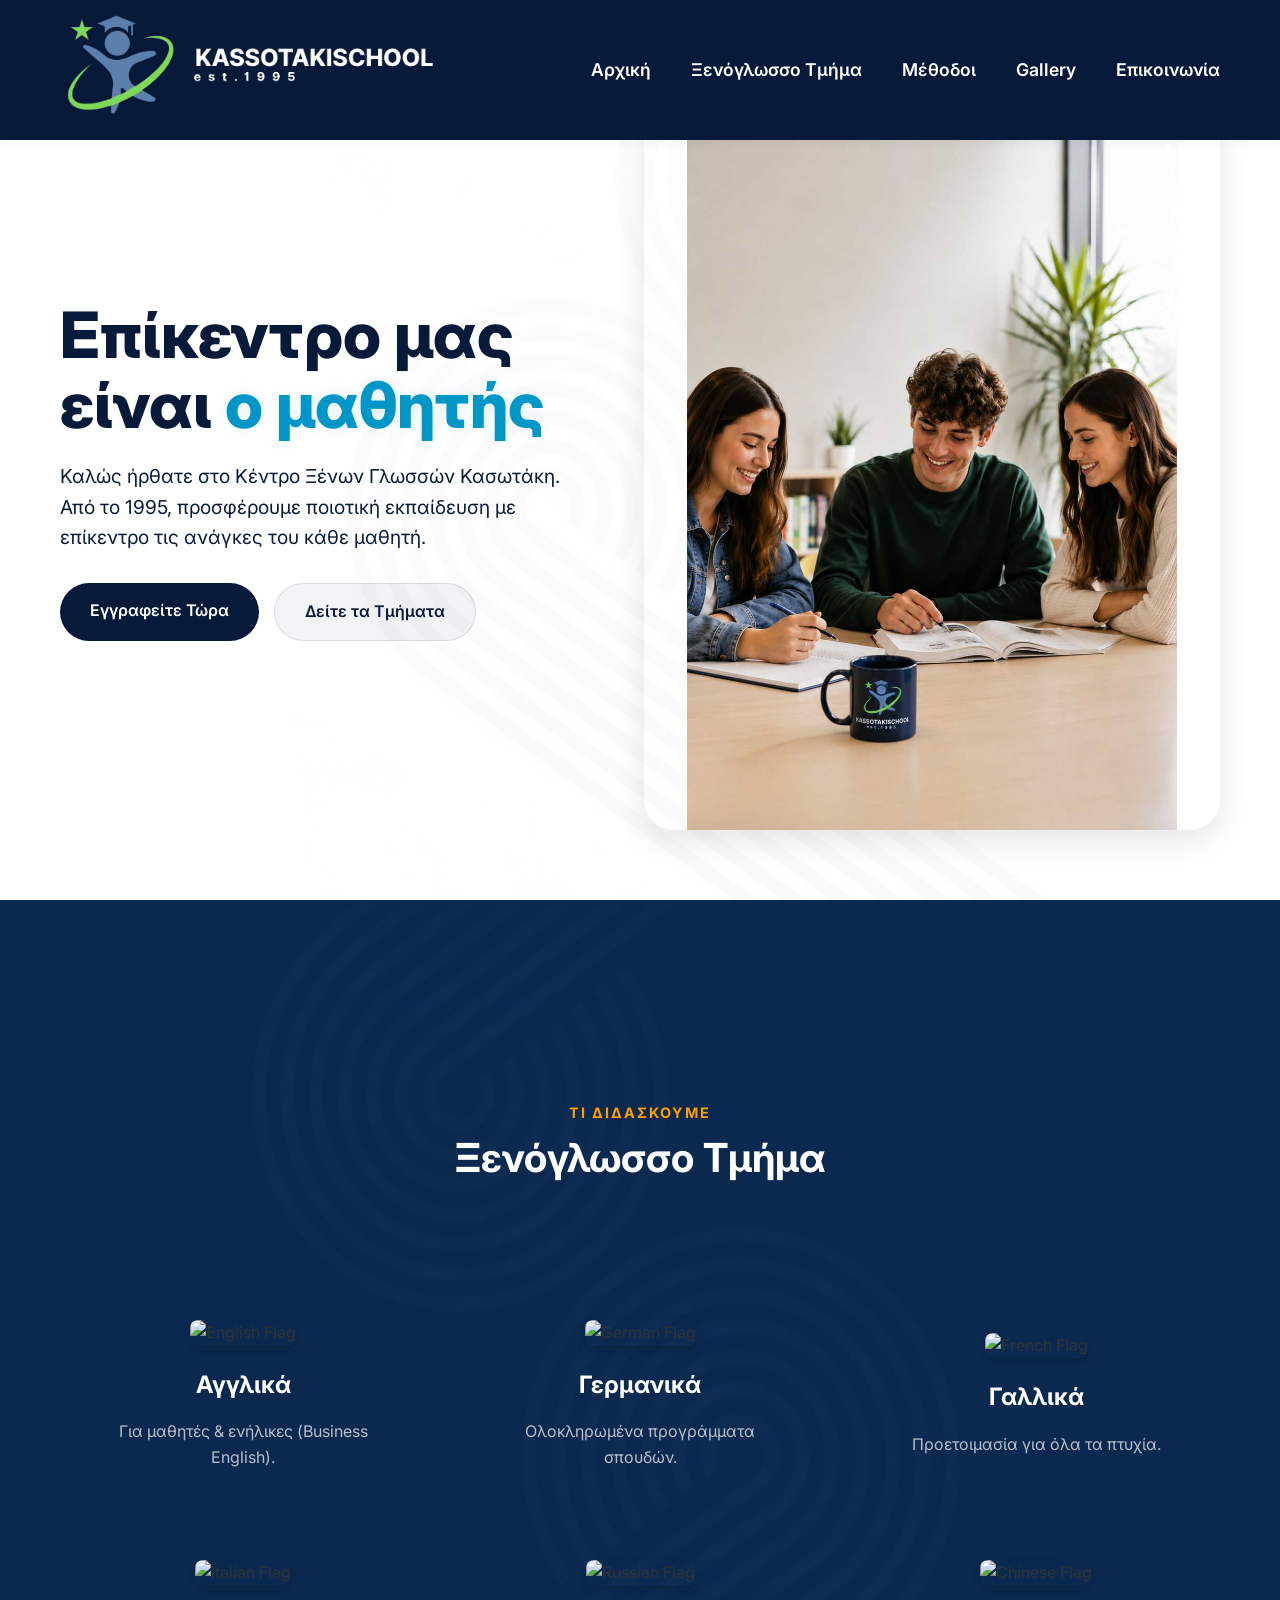
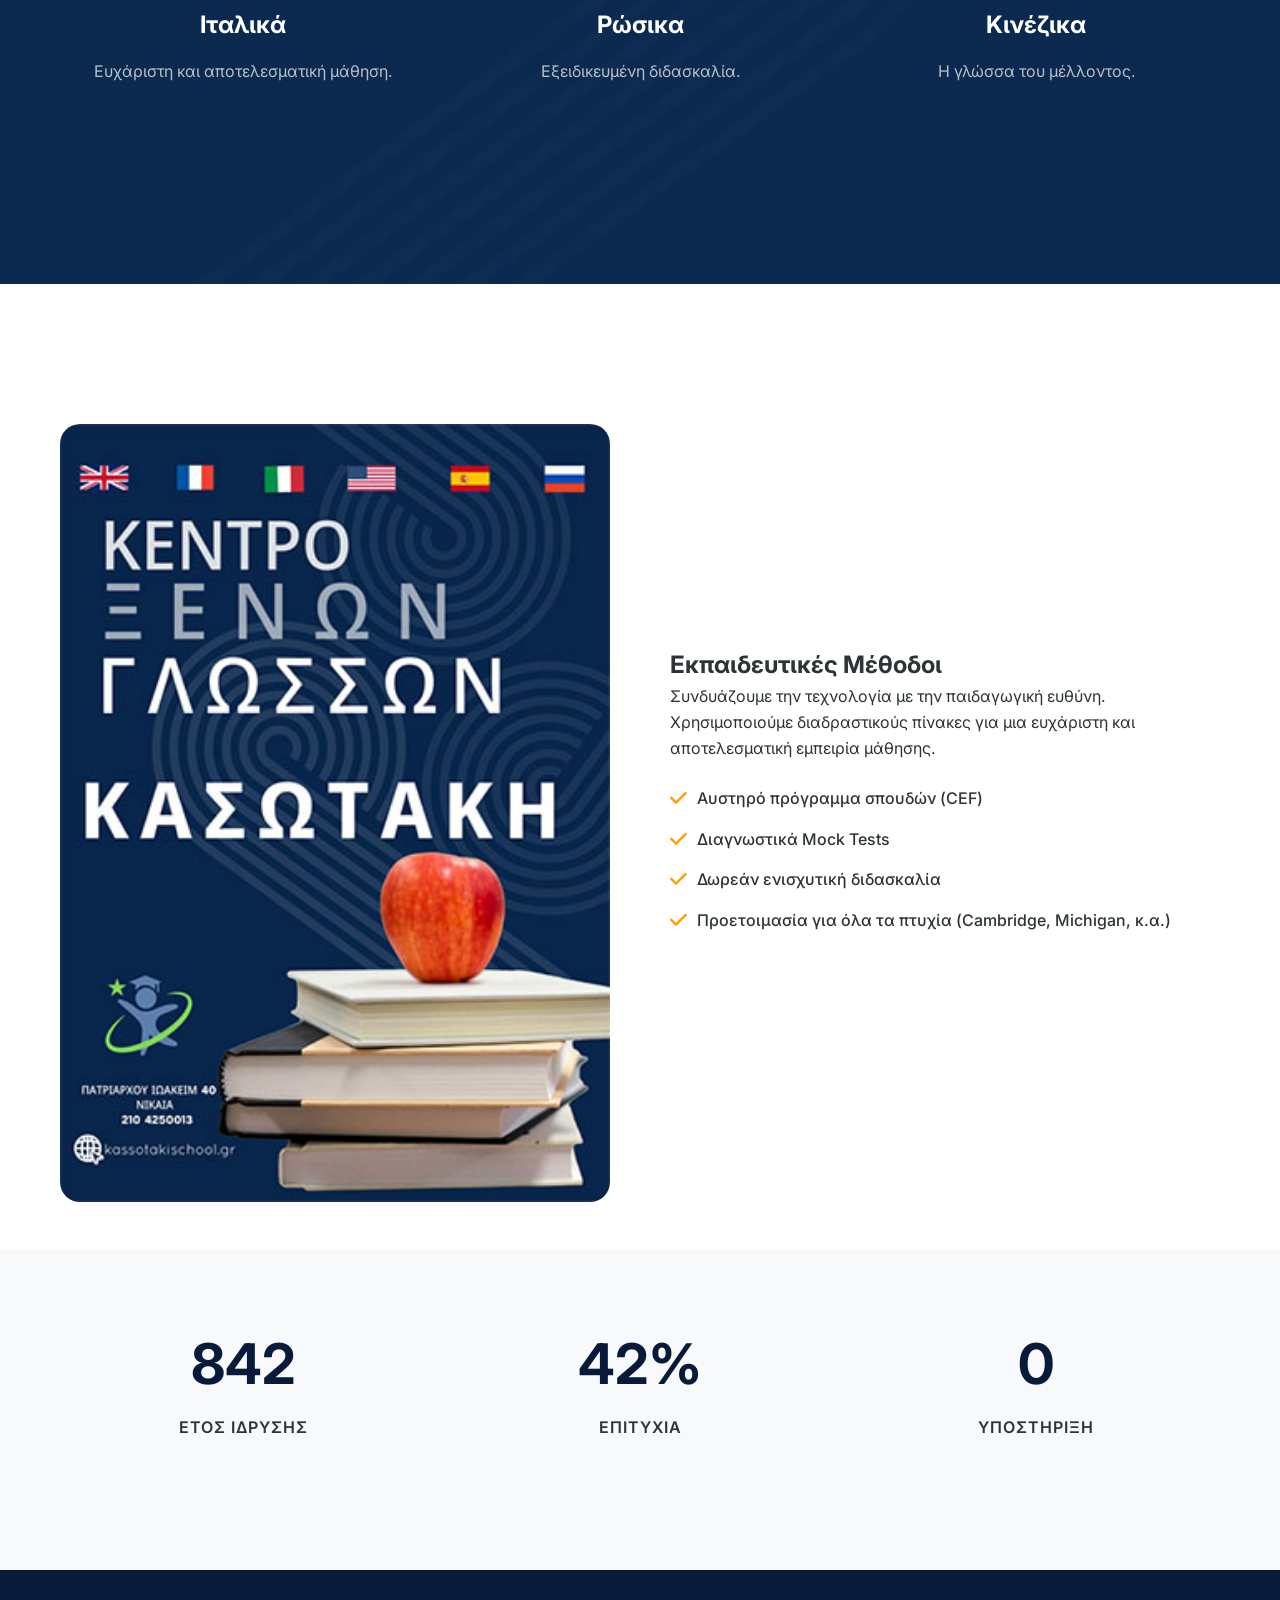
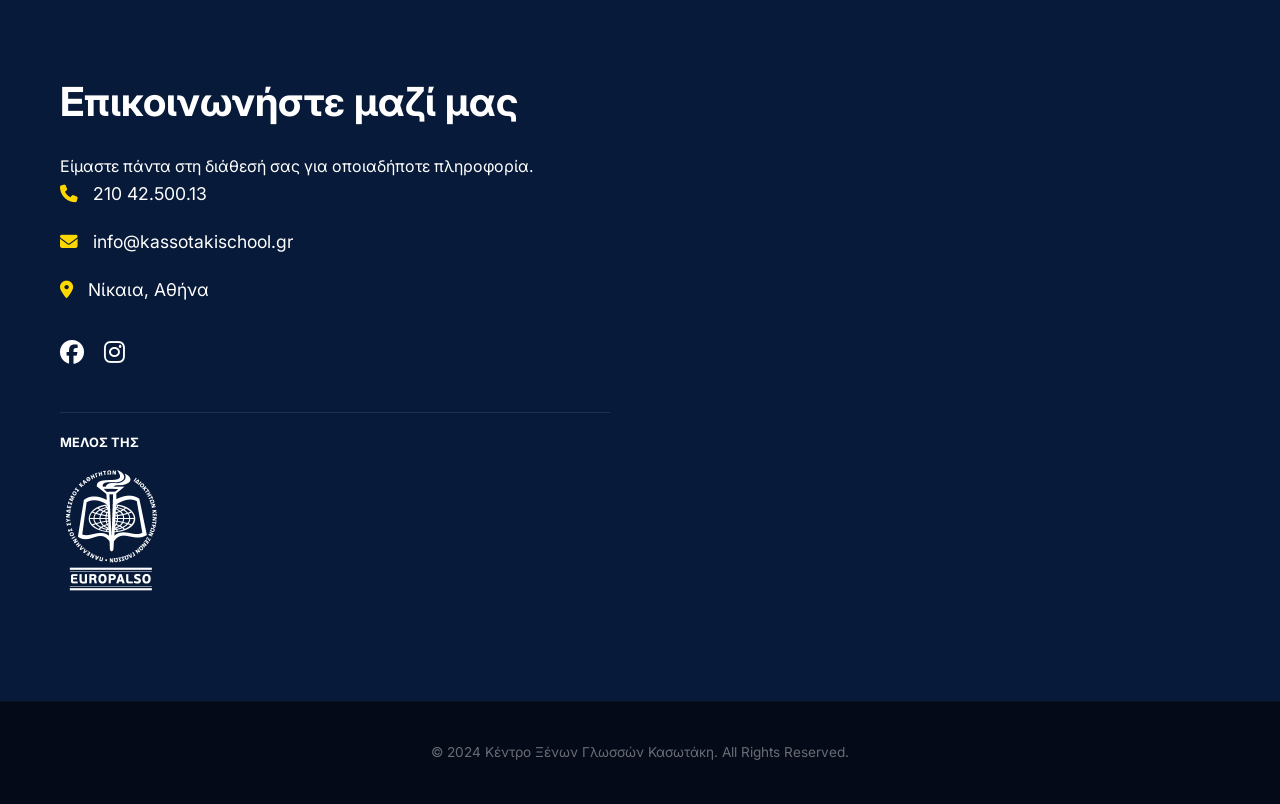
==== index.html @ 0fae73e8 "Add files via upload" ====
<!DOCTYPE html>
<html lang="el">
<head>
    <meta charset="UTF-8">
    <meta name="viewport" content="width=device-width, initial-scale=1.0">
    <meta name="description" content="Κέντρο Ξένων Γλωσσών Κασωτάκη στη Νίκαια. Ποιοτική εκπαίδευση σε Αγγλικά, Γερμανικά, Γαλλικά και άλλες γλώσσες από το 1995.">
    <meta name="keywords" content="Κασωτάκη, ξένες γλώσσες, Νίκαια, Αγγλικά, Γερμανικά, Γαλλικά, φροντιστήριο">
    <title>Κέντρο Ξένων Γλωσσών Κασωτάκη | Modern Excellence</title>
    <link rel="stylesheet" href="style.css">
    <!-- Google Fonts -->
    <link rel="preconnect" href="https://fonts.googleapis.com">
    <link rel="preconnect" href="https://fonts.gstatic.com" crossorigin>
    <link href="https://fonts.googleapis.com/css2?family=Inter:wght@300;400;500;600;700;800;900&display=swap" rel="stylesheet">
    <!-- Font Awesome for icons -->
    <link rel="stylesheet" href="https://cdnjs.cloudflare.com/ajax/libs/font-awesome/6.4.0/css/all.min.css">
</head>
<body>

    <!-- Sticky Header -->
    <header id="main-header">
        <div class="container header-container">
            <div class="logo">
                <img src="images/logo.png" alt="Kassotaki School Logo" decoding="async">
            </div>
            <nav class="desktop-nav">
                <ul>
                    <li><a href="#hero">Αρχική</a></li>
                    <li><a href="#languages">Ξενόγλωσσο Τμήμα</a></li>
                    <li><a href="#methodology">Μέθοδοι</a></li>
                    <li><a href="gallery.html">Gallery</a></li>
                    <li><a href="#contact">Επικοινωνία</a></li>
                </ul>
            </nav>
            <div class="mobile-menu-btn">
                <i class="fa-solid fa-bars"></i>
            </div>
        </div>
    </header>
    
    <!-- Mobile Menu Overlay -->
    <div class="mobile-menu-overlay">
        <div class="mobile-menu-content">
            <div class="close-menu"><i class="fa-solid fa-xmark"></i></div>
            <nav class="mobile-nav">
                <ul>
                    <li><a href="index.html#hero">Αρχική</a></li>
                    <li><a href="index.html#languages">Ξενόγλωσσο Τμήμα</a></li>
                    <li><a href="index.html#methodology">Μέθοδοι</a></li>
                    <li><a href="gallery.html">Gallery</a></li>
                    <li><a href="index.html#contact">Επικοινωνία</a></li>
                </ul>
            </nav>
        </div>
    </div>


    <!-- Hero Section -->
    <section id="hero">
        <div class="hero-overlay"></div>
        <div class="container hero-content">
            <div class="hero-text" data-reveal="left">
                <h1>Επίκεντρο μας είναι <span class="highlight" data-text="ο μαθητής">ο μαθητής</span></h1>
                <p>Καλώς ήρθατε στο Κέντρο Ξένων Γλωσσών Κασωτάκη. Από το 1995, προσφέρουμε ποιοτική εκπαίδευση με επίκεντρο τις ανάγκες του κάθε μαθητή.</p>
                <div class="hero-btns">
                    <a href="#contact" class="btn btn-primary">Εγγραφείτε Τώρα</a>
                    <a href="#languages" class="btn btn-secondary">Δείτε τα Τμήματα</a>
                </div>
            </div>
            <div class="hero-image" data-reveal="right">
                <img src="images/base2.jpg" alt="Kassotaki School Education" decoding="async">
            </div>
        </div>
    </section>

    <!-- Language Sections -->
    <section id="languages">
        <div class="container">
            <div class="section-title" data-reveal="up">
                <span>Τι διδάσκουμε</span>
                <h2>Ξενόγλωσσο Τμήμα</h2>
            </div>
            <div class="language-grid">
                <div class="lang-card" data-reveal="up">
                    <div class="lang-flag"><img src="https://flagcdn.com/w160/gb.png" alt="English Flag" loading="lazy" decoding="async"></div>
                    <h3>Αγγλικά</h3>
                    <p>Για μαθητές & ενήλικες (Business English).</p>
                </div>
                <div class="lang-card" data-reveal="up" data-delay="0.1s">
                    <div class="lang-flag"><img src="https://flagcdn.com/w160/de.png" alt="German Flag" loading="lazy" decoding="async"></div>
                    <h3>Γερμανικά</h3>
                    <p>Ολοκληρωμένα προγράμματα σπουδών.</p>
                </div>
                <div class="lang-card" data-reveal="up" data-delay="0.2s">
                    <div class="lang-flag"><img src="https://flagcdn.com/w160/fr.png" alt="French Flag" loading="lazy" decoding="async"></div>
                    <h3>Γαλλικά</h3>
                    <p>Προετοιμασία για όλα τα πτυχία.</p>
                </div>
                <div class="lang-card" data-reveal="up" data-delay="0.3s">
                    <div class="lang-flag"><img src="https://flagcdn.com/w160/it.png" alt="Italian Flag" loading="lazy" decoding="async"></div>
                    <h3>Ιταλικά</h3>
                    <p>Ευχάριστη και αποτελεσματική μάθηση.</p>
                </div>
                <div class="lang-card" data-reveal="up" data-delay="0.4s">
                    <div class="lang-flag"><img src="https://flagcdn.com/w160/ru.png" alt="Russian Flag" loading="lazy" decoding="async"></div>
                    <h3>Ρώσικα</h3>
                    <p>Εξειδικευμένη διδασκαλία.</p>
                </div>
                <div class="lang-card" data-reveal="up" data-delay="0.5s">
                    <div class="lang-flag"><img src="https://flagcdn.com/w160/cn.png" alt="Chinese Flag" loading="lazy" decoding="async"></div>
                    <h3>Κινέζικα</h3>
                    <p>Η γλώσσα του μέλλοντος.</p>
                </div>
            </div>
        </div>
    </section>

    <!-- Methodology Section -->
    <section id="methodology">
        <div class="container method-container">
            <div class="method-image" data-reveal="left">
                <img src="images/design45.jpg" alt="Educational Methods" loading="lazy">
            </div>
            <div class="method-text" data-reveal="right">
                <h2>Εκπαιδευτικές Μέθοδοι</h2>
                <p>Συνδυάζουμε την τεχνολογία με την παιδαγωγική ευθύνη. Χρησιμοποιούμε διαδραστικούς πίνακες για μια ευχάριστη και αποτελεσματική εμπειρία μάθησης.</p>
                <ul class="check-list">
                    <li data-reveal="up" data-delay="0.1s"><i class="fa-solid fa-check"></i> Αυστηρό πρόγραμμα σπουδών (CEF)</li>
                    <li data-reveal="up" data-delay="0.2s"><i class="fa-solid fa-check"></i> Διαγνωστικά Mock Tests</li>
                    <li data-reveal="up" data-delay="0.3s"><i class="fa-solid fa-check"></i> Δωρεάν ενισχυτική διδασκαλία</li>
                    <li data-reveal="up" data-delay="0.4s"><i class="fa-solid fa-check"></i> Προετοιμασία για όλα τα πτυχία (Cambridge, Michigan, κ.α.)</li>
                </ul>
            </div>
        </div>
    </section>

    <!-- Excellence Section -->
    <section id="excellence">
        <div class="container">
            <div class="stats-grid">
                <div class="stat-item" data-reveal="up">
                    <span class="stat-number" data-target="1995">1995</span>
                    <span class="stat-label">Έτος Ίδρυσης</span>
                </div>
                <div class="stat-item" data-reveal="up" data-delay="0.1s">
                    <span class="stat-number" data-target="100">100%</span>
                    <span class="stat-label">Επιτυχία</span>
                </div>
                <div class="stat-item" data-reveal="up" data-delay="0.2s">
                    <span class="stat-number" data-target="24">24</span>
                    <span class="stat-label">Υποστήριξη</span>
                </div>
            </div>
        </div>
    </section>


    <!-- Contact Section -->
    <section id="contact">
        <div class="container contact-container">
            <div class="contact-info" data-reveal="left">
                <h2>Επικοινωνήστε μαζί μας</h2>
                <p>Είμαστε πάντα στη διάθεσή σας για οποιαδήποτε πληροφορία.</p>
                <div class="info-item">
                    <i class="fa-solid fa-phone"></i>
                    <span>210 42.500.13</span>
                </div>
                <div class="info-item">
                    <i class="fa-solid fa-envelope"></i>
                    <span>info@kassotakischool.gr</span>
                </div>
                <div class="info-item">
                    <i class="fa-solid fa-location-dot"></i>
                    <span>Νίκαια, Αθήνα</span>
                </div>
                <div class="social-links">
                    <a href="http://WWW.FACEBOOK.COM/KASSOTAKISCHOOL.GR" target="_blank"><i class="fa-brands fa-facebook"></i></a>
                    <a href="https://www.instagram.com/kassotakischool" target="_blank"><i class="fa-brands fa-instagram"></i></a>
                </div>
                <div class="member-logo">
                    <p>ΜΕΛΟΣ ΤΗΣ</p>
                    <img src="images/europalso.webp" alt="Europalso Logo" loading="lazy" decoding="async">
                </div>
            </div>
            <div class="contact-map" data-reveal="right">
                <iframe src="https://www.google.com/maps/embed?pb=!1m18!1m12!1m3!1d1870.2786096686955!2d23.658889603276762!3d37.96729959695428!2m3!1f0!2f0!3f0!3m2!1i1024!2i768!4f13.1!3m3!1m2!1s0x14a1bb82720e9177%3A0x1d0dd2b8fca562b8!2sTriwn+Ierarxwn%2C+Nikea+184+54!5e0!3m2!1sen!2sgr!4v1447667417373" width="100%" height="100%" style="border:0;" allowfullscreen="" loading="lazy"></iframe>
            </div>
        </div>
    </section>

    <footer>
        <div class="container">
            <p>&copy; 2024 Κέντρο Ξένων Γλωσσών Κασωτάκη. All Rights Reserved.</p>
        </div>
    </footer>

    <script src="script.js"></script>
</body>
</html>
---- style.css ----
:root {
    --primary-color: #081a39;
    --primary-light: #122a54;
    --secondary-color: #FFD700;
    --accent-color: #FFA000;
    --bg-color: #F8F9FA;
    --text-dark: #2D3436;
    --text-light: #636E72;
    --white: #FFFFFF;
    --glass: rgba(255, 255, 255, 0.9);
    --shadow: 0 10px 30px rgba(0, 0, 0, 0.1);
    --transition: all 0.3s ease;
}

* {
    margin: 0;
    padding: 0;
    box-sizing: border-box;
}

html {
    scroll-behavior: smooth;
    scroll-padding-top: 100px;
}

body {
    font-family: 'Inter', sans-serif;
    background-color: var(--bg-color);
    color: var(--text-dark);
    line-height: 1.6;
    overflow-x: hidden;
}

h1,
h2,
h3,
.stat-number {
    font-family: 'Inter', sans-serif;
    font-weight: 700;
}

.container {
    max-width: 1200px;
    margin: 0 auto;
    padding: 0 20px;
}

/* Header */
#main-header {
    background: var(--primary-color);
    backdrop-filter: blur(10px);
    height: 140px;
    display: flex;
    align-items: center;
    position: fixed;
    top: 0;
    width: 100%;
    z-index: 1000;
    box-shadow: 0 2px 10px rgba(0, 0, 0, 0.05);
    transition: all 0.4s cubic-bezier(0.4, 0, 0.2, 1);
}

#main-header.scrolled {
    height: 100px;
    background: rgba(8, 26, 57, 0.98);
    box-shadow: 0 5px 20px rgba(0, 0, 0, 0.1);
}

.header-container {
    display: flex;
    justify-content: space-between;
    align-items: center;
    width: 100%;
}

.logo img {
    height: 110px;
    transition: all 0.4s cubic-bezier(0.4, 0, 0.2, 1);
}

#main-header.scrolled .logo img {
    height: 70px;
}

.desktop-nav ul {
    display: flex;
    list-style: none;
    gap: 40px;
}

.desktop-nav a {
    text-decoration: none;
    color: var(--white);
    font-weight: 600;
    font-size: 1.1rem;
    transition: var(--transition);
}

.desktop-nav a:hover,
.active-nav {
    color: #00FF7F !important;
}

.mobile-menu-btn {
    display: none;
    font-size: 1.5rem;
    cursor: pointer;
}

/* Hero Section */
#hero {
    height: 100vh;
    display: flex;
    align-items: center;
    padding-top: 140px;
    position: relative;
    background: linear-gradient(rgba(255, 255, 255, 0.85), rgba(255, 255, 255, 0.7)), url('images/bg3.jpg') no-repeat center center/cover;
    overflow: hidden;
}

.hero-content {
    display: grid;
    grid-template-columns: 1fr 1.1fr;
    gap: 60px;
    align-items: center;
}

.hero-text h1 {
    font-size: 4rem;
    font-weight: 800;
    line-height: 1.1;
    margin-bottom: 20px;
    color: var(--primary-color);
    cursor: default;
    transition: color 0.8s ease;
    animation: float 6s ease-in-out infinite;
    position: relative;
}

@keyframes float {
    0%, 100% { transform: translateY(0); }
    50% { transform: translateY(-12px); }
}

.hero-text .highlight {
    color: #0096C7;
    position: relative;
    display: inline-block;
    transition: all 0.8s ease;
    text-shadow: 0 0 15px rgba(0, 150, 199, 0.1);
}

/* Subtle Shimmer Overlay */
.hero-text .highlight::before {
    content: attr(data-text);
    position: absolute;
    top: 0;
    left: 0;
    width: 100%;
    height: 100%;
    color: #00B4D8;
    clip-path: polygon(-20% 0, 0% 0, -10% 100%, -30% 100%);
    animation: elegant-shimmer 6s infinite;
    filter: blur(1px);
    opacity: 0.8;
}

@keyframes elegant-shimmer {
    0% {
        clip-path: polygon(-70% 0, -20% 0, 10% 100%, -40% 100%);
    }

    35% {
        clip-path: polygon(120% 0, 170% 0, 200% 100%, 150% 100%);
    }

    100% {
        clip-path: polygon(120% 0, 170% 0, 200% 100%, 150% 100%);
    }
}


.hero-text p {
    font-size: 1.2rem;
    color: var(--primary-color);
    margin-bottom: 30px;
    max-width: 500px;
}

.hero-btns {
    display: flex;
    gap: 15px;
}

.btn {
    padding: 15px 30px;
    border-radius: 50px;
    text-decoration: none;
    font-weight: 600;
    transition: var(--transition);
    display: inline-block;
}

.btn-primary {
    background-color: var(--primary-color);
    color: var(--white);
}

.btn-primary:hover {
    background-color: var(--primary-light);
    transform: translateY(-3px);
}

.btn-secondary {
    background: rgba(8, 26, 57, 0.05);
    color: var(--primary-color);
    border: 1px solid rgba(8, 26, 57, 0.1);
}

.btn-secondary:hover {
    background-color: var(--primary-color);
    color: var(--white);
    transform: translateY(-3px);
    box-shadow: 0 10px 20px rgba(8, 26, 57, 0.15);
}

.hero-image {
    display: flex;
    justify-content: center;
    align-items: center;
}

.hero-image img {
    width: 100%;
    max-height: 80vh;
    object-fit: contain;
    border-radius: 30px;
    box-shadow: var(--shadow);
    transition: all 0.6s cubic-bezier(0.23, 1, 0.32, 1);
    will-change: transform;
}

.hero-image img:hover {
    transform: translateY(-15px) scale(1.02);
    box-shadow: 0 30px 60px rgba(0, 0, 0, 0.12);
}

/* Sections Common */
section {
    padding: 100px 0;
}

.section-title {
    text-align: center;
    margin-bottom: 60px;
}

.section-title span {
    color: var(--accent-color);
    text-transform: uppercase;
    font-weight: 700;
    letter-spacing: 2px;
    font-size: 0.9rem;
}

.section-title h2 {
    font-size: 2.5rem;
    color: var(--primary-color);
}

/* Languages Grid */
#languages {
    position: relative;
    overflow: hidden;
    background: #0b294f;
}

#languages::before {
    content: "";
    position: absolute;
    top: 0;
    left: 0;
    width: 100%;
    height: 100%;
    background: linear-gradient(rgba(11, 41, 79, 0.4), rgba(11, 41, 79, 0.4)), url('images/bg2.jpg') no-repeat center center / auto 100%;
    transform: scaleX(-1);
    z-index: 0;
}

#languages {
    padding: 150px 0;
    position: relative;
}

#languages .section-title {
    margin-bottom: 80px;
    padding-top: 50px;
}

#languages .container {
    position: relative;
    z-index: 1;
}

#languages .section-title h2 {
    color: var(--white);
}

.language-grid {
    display: grid;
    grid-template-columns: repeat(auto-fit, minmax(300px, 1fr));
    gap: 30px;
    padding: 20px 0;
}

.lang-card {
    padding: 30px;
    transition: all 0.5s cubic-bezier(0.23, 1, 0.32, 1);
    text-align: center;
    position: relative;
    display: flex;
    flex-direction: column;
    justify-content: center;
    align-items: center;
}

.lang-card:hover {
    transform: translateY(-12px);
}

.lang-flag {
    margin-bottom: 20px;
    display: inline-block;
    transition: transform 0.4s ease;
}

.lang-flag img {
    height: 60px;
    border-radius: 8px;
    box-shadow: 0 4px 10px rgba(0, 0, 0, 0.2);
    transition: transform 0.4s ease;
}

.lang-card:hover .lang-flag {
    transform: scale(1.1);
}

.lang-card h3 {
    font-size: 1.5rem;
    margin-bottom: 15px;
    color: var(--white);
}

.lang-card p {
    color: rgba(255, 255, 255, 0.7);
    font-size: 1rem;
}

/* Methodology */
#methodology {
    background-color: var(--white);
    padding-bottom: 40px;
}

.method-container {
    display: grid;
    grid-template-columns: 1fr 1fr;
    gap: 60px;
    align-items: center;
}

.method-image {
    padding-top: 40px;
}

.method-image img {
    width: 100%;
    border-radius: 20px;
}

.check-list {
    list-style: none;
    margin-top: 25px;
}

.check-list li {
    margin-bottom: 15px;
    display: flex;
    align-items: center;
    gap: 10px;
    font-weight: 500;
}

.check-list i {
    color: var(--accent-color);
    font-size: 1.2rem;
}

/* Excellence */
#excellence {
    position: relative;
    overflow: hidden;
    background: linear-gradient(rgba(255, 255, 255, 0.5), rgba(255, 255, 255, 0.5)), url('images/bg3.jpg') no-repeat center center/cover;
    background-attachment: fixed;
    color: var(--primary-color);
    padding-top: 40px;
    padding-bottom: 100px;
}

.stats-grid {
    display: grid;
    grid-template-columns: repeat(3, 1fr);
    gap: 30px;
    text-align: center;
}

.stat-item {
    padding: 30px;
}

.stat-number {
    display: block;
    font-size: 3.5rem;
    color: var(--primary-color);
    margin-bottom: 5px;
}

.stat-label {
    color: var(--text-dark);
    font-weight: 600;
    text-transform: uppercase;
    letter-spacing: 1px;
}

/* Gallery */
#gallery {
    background-color: var(--white);
}

.gallery-grid {
    display: grid;
    grid-template-columns: repeat(auto-fill, minmax(250px, 1fr));
    gap: 20px;
    padding: 20px 0;
}

.gallery-item {
    position: relative;
    overflow: hidden;
    border-radius: 15px;
    box-shadow: var(--shadow);
    height: 350px;
}

.gallery-item img {
    width: 100%;
    height: 100%;
    object-fit: cover;
    transition: transform 0.5s ease;
    will-change: transform;
}

.gallery-item:hover img {
    transform: scale(1.1);
}

.gallery-item::after {
    content: 'View';
    position: absolute;
    top: 0;
    left: 0;
    width: 100%;
    height: 100%;
    background: rgba(8, 26, 57, 0.7);
    color: var(--white);
    display: flex;
    align-items: center;
    justify-content: center;
    font-weight: 700;
    opacity: 0;
    transition: opacity 0.3s ease;
}

.gallery-item:hover::after {
    opacity: 1;
}

/* Contact */
#contact {
    background-color: var(--primary-color);
    color: var(--white);
}

.contact-container {
    display: grid;
    grid-template-columns: 1fr 1fr;
    gap: 60px;
}

.contact-info h2 {
    color: var(--white);
    font-size: 2.5rem;
    margin-bottom: 20px;
}

.info-item {
    display: flex;
    align-items: center;
    gap: 15px;
    margin-bottom: 20px;
    font-size: 1.1rem;
}

.info-item i {
    color: var(--secondary-color);
}

.social-links {
    margin-top: 30px;
    display: flex;
    gap: 20px;
}

.social-links a {
    color: var(--white);
    font-size: 1.5rem;
    transition: var(--transition);
}

.social-links a:hover {
    color: var(--secondary-color);
    transform: scale(1.2);
}

.member-logo {
    margin-top: 40px;
    padding-top: 20px;
    border-top: 1px solid rgba(255, 255, 255, 0.1);
}

.member-logo p {
    font-size: 0.8rem;
    font-weight: 700;
    margin-bottom: 10px;
}

.member-logo img {
    width: 100px;
    filter: brightness(0) invert(1);
}

.contact-map {
    border-radius: 20px;
    overflow: hidden;
    min-height: 400px;
}

/* Mobile Menu */
.mobile-menu-overlay {
    position: fixed;
    top: 0;
    left: 0;
    width: 100%;
    height: 100%;
    background: var(--primary-color);
    z-index: 2000;
    display: flex;
    align-items: center;
    justify-content: center;
    opacity: 0;
    visibility: hidden;
    transition: all 0.4s cubic-bezier(0.77, 0, 0.175, 1);
}

.mobile-menu-overlay.active {
    opacity: 1;
    visibility: visible;
}

.mobile-menu-content {
    text-align: center;
}

.close-menu {
    position: absolute;
    top: 40px;
    right: 40px;
    color: var(--white);
    font-size: 2rem;
    cursor: pointer;
    transition: var(--transition);
}

.close-menu:hover {
    color: var(--secondary-color);
    transform: rotate(90deg);
}

.mobile-nav ul {
    list-style: none;
}

.mobile-nav li {
    margin-bottom: 30px;
    transform: translateY(20px);
    opacity: 0;
    transition: all 0.4s ease;
}

.mobile-menu-overlay.active .mobile-nav li {
    transform: translateY(0);
    opacity: 1;
}

.mobile-nav a {
    color: var(--white);
    text-decoration: none;
    font-size: 2rem;
    font-weight: 700;
    font-family: 'Inter', sans-serif;
    transition: var(--transition);
}

.mobile-nav a:hover {
    color: var(--secondary-color);
}

/* Footer */
footer {
    padding: 40px 0;
    background-color: #050a18;
    color: rgba(255, 255, 255, 0.4);
    text-align: center;
    font-size: 0.85rem;
    border-top: 1px solid rgba(255, 255, 255, 0.03);
}

/* Animations */
[data-reveal] {
    opacity: 0;
    transition: all 1s cubic-bezier(0.22, 1, 0.36, 1);
    will-change: transform, opacity;
}

[data-reveal="up"] {
    transform: translateY(30px);
}

[data-reveal="left"] {
    transform: translateX(-30px);
}

[data-reveal="right"] {
    transform: translateX(30px);
}

.revealed {
    opacity: 1;
    transform: translate(0, 0) !important;
}

/* Responsive */
@media (max-width: 992px) {

    .hero-content,
    .method-container,
    .contact-container {
        grid-template-columns: 1fr;
        text-align: center;
        gap: 40px;
    }

    .hero-text h1 {
        font-size: 2.5rem;
        margin-top: 20px;
    }

    .hero-text p {
        margin: 0 auto 30px;
    }

    .hero-btns {
        justify-content: center;
    }

    .hero-image {
        order: -1;
        max-width: 500px;
        margin: 0 auto;
    }

    .desktop-nav {
        display: none;
    }

    .mobile-menu-btn {
        display: block;
        color: var(--white);
    }

    .stats-grid {
        grid-template-columns: repeat(2, 1fr);
    }
}

@media (max-width: 768px) {
    #main-header {
        height: 90px;
    }

    #main-header.scrolled {
        height: 70px;
    }

    .logo img {
        height: 60px;
    }

    #main-header.scrolled .logo img {
        height: 45px;
    }

    section {
        padding: 60px 0;
    }

    .hero-text h1 {
        font-size: 2rem;
    }

    .hero-text p {
        font-size: 0.95rem;
        line-height: 1.4;
    }

    .hero-btns {
        flex-direction: column;
        width: 100%;
        max-width: 300px;
        margin: 0 auto;
    }

    .btn {
        width: 100%;
        text-align: center;
        padding: 12px 20px;
        font-size: 0.9rem;
    }

    .stats-grid {
        grid-template-columns: 1fr;
    }

    .contact-container {
        gap: 25px;
        text-align: left;
        /* Keep text left aligned for better info reading */
    }

    .contact-map {
        min-height: 250px;
    }

    .contact-info h2 {
        font-size: 2rem;
    }
}

@media (max-width: 480px) {
    .language-grid {
        grid-template-columns: repeat(2, 1fr);
        gap: 15px;
    }

    .hero-text h1 {
        font-size: 1.7rem;
    }

    .hero-text p {
        font-size: 0.9rem;
    }

    .section-title h2 {
        font-size: 2rem;
    }

    .lang-card {
        padding: 25px 15px;
        border-radius: 16px;
    }

    .lang-card h3 {
        font-size: 1.2rem;
    }

    .lang-card p {
        font-size: 0.9rem;
    }

    .lang-flag {
        margin-bottom: 10px;
    }

    .lang-flag img {
        height: 40px;
    }
}
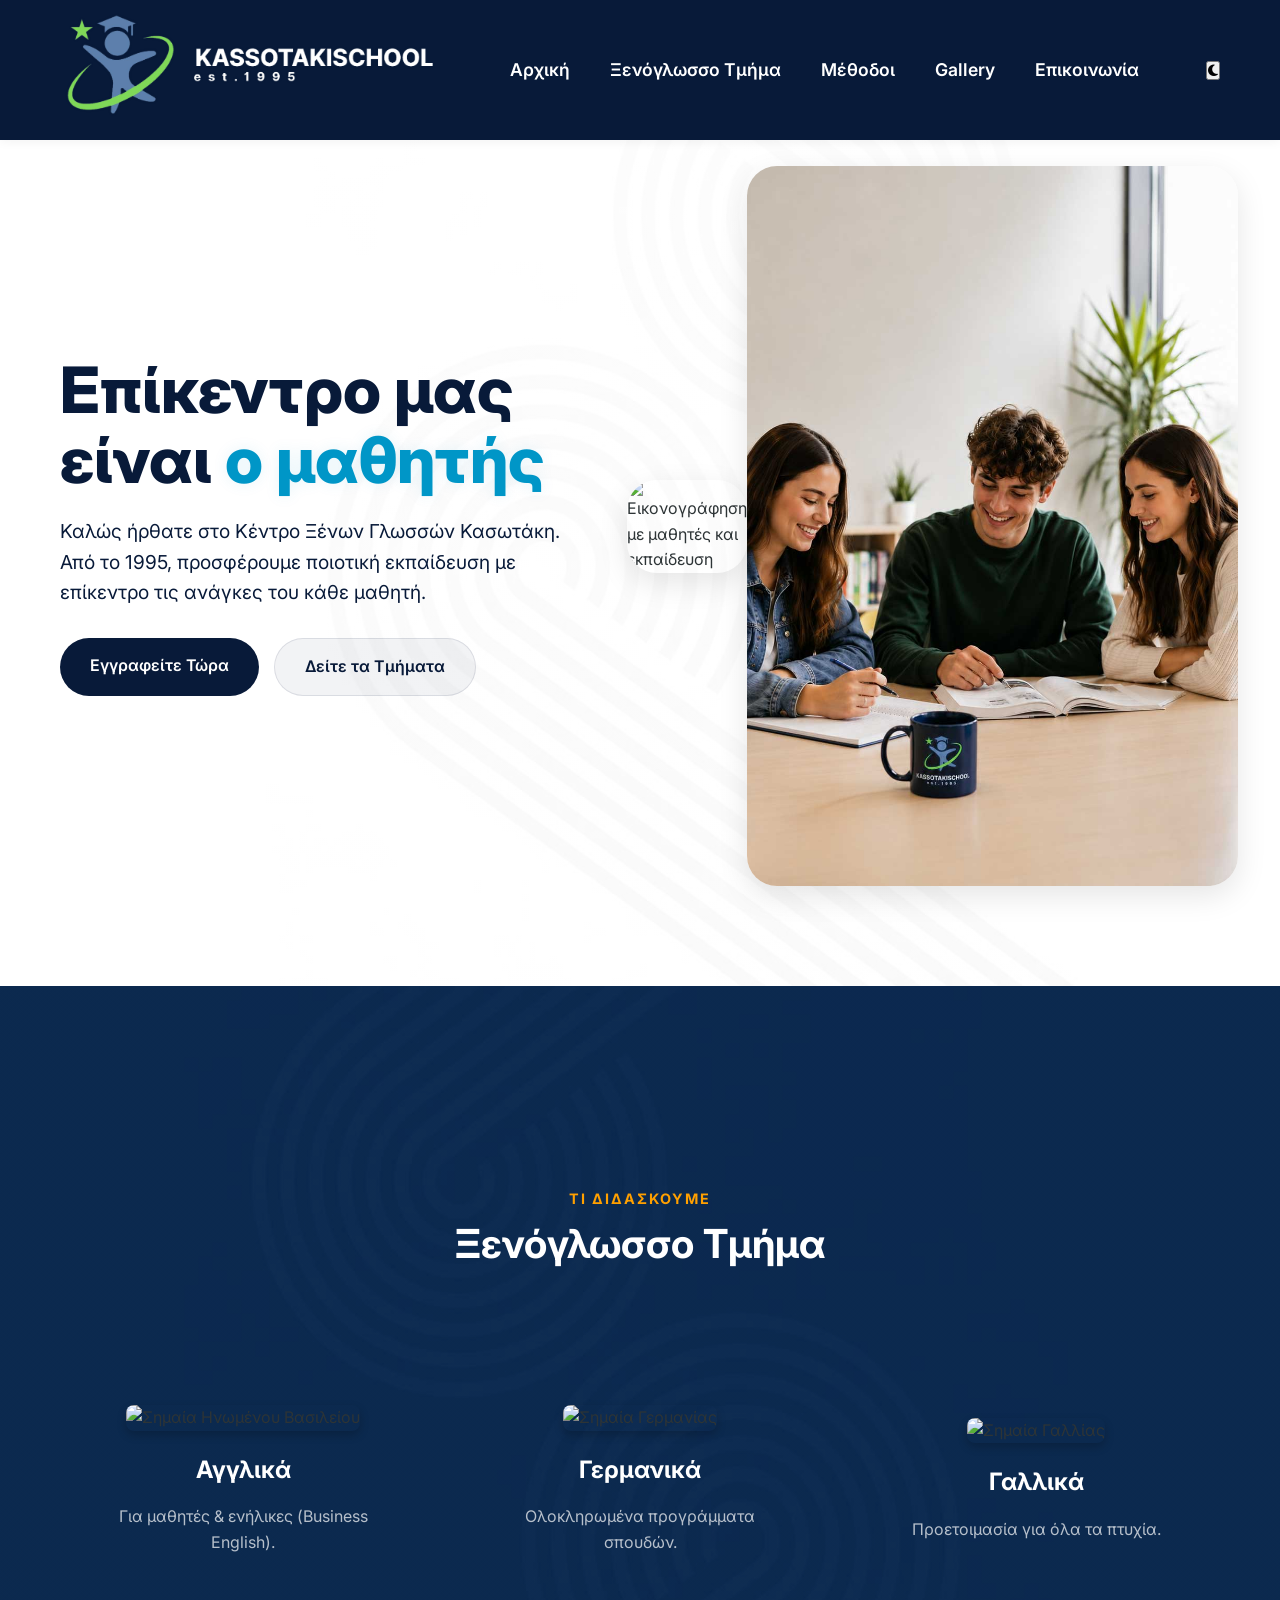
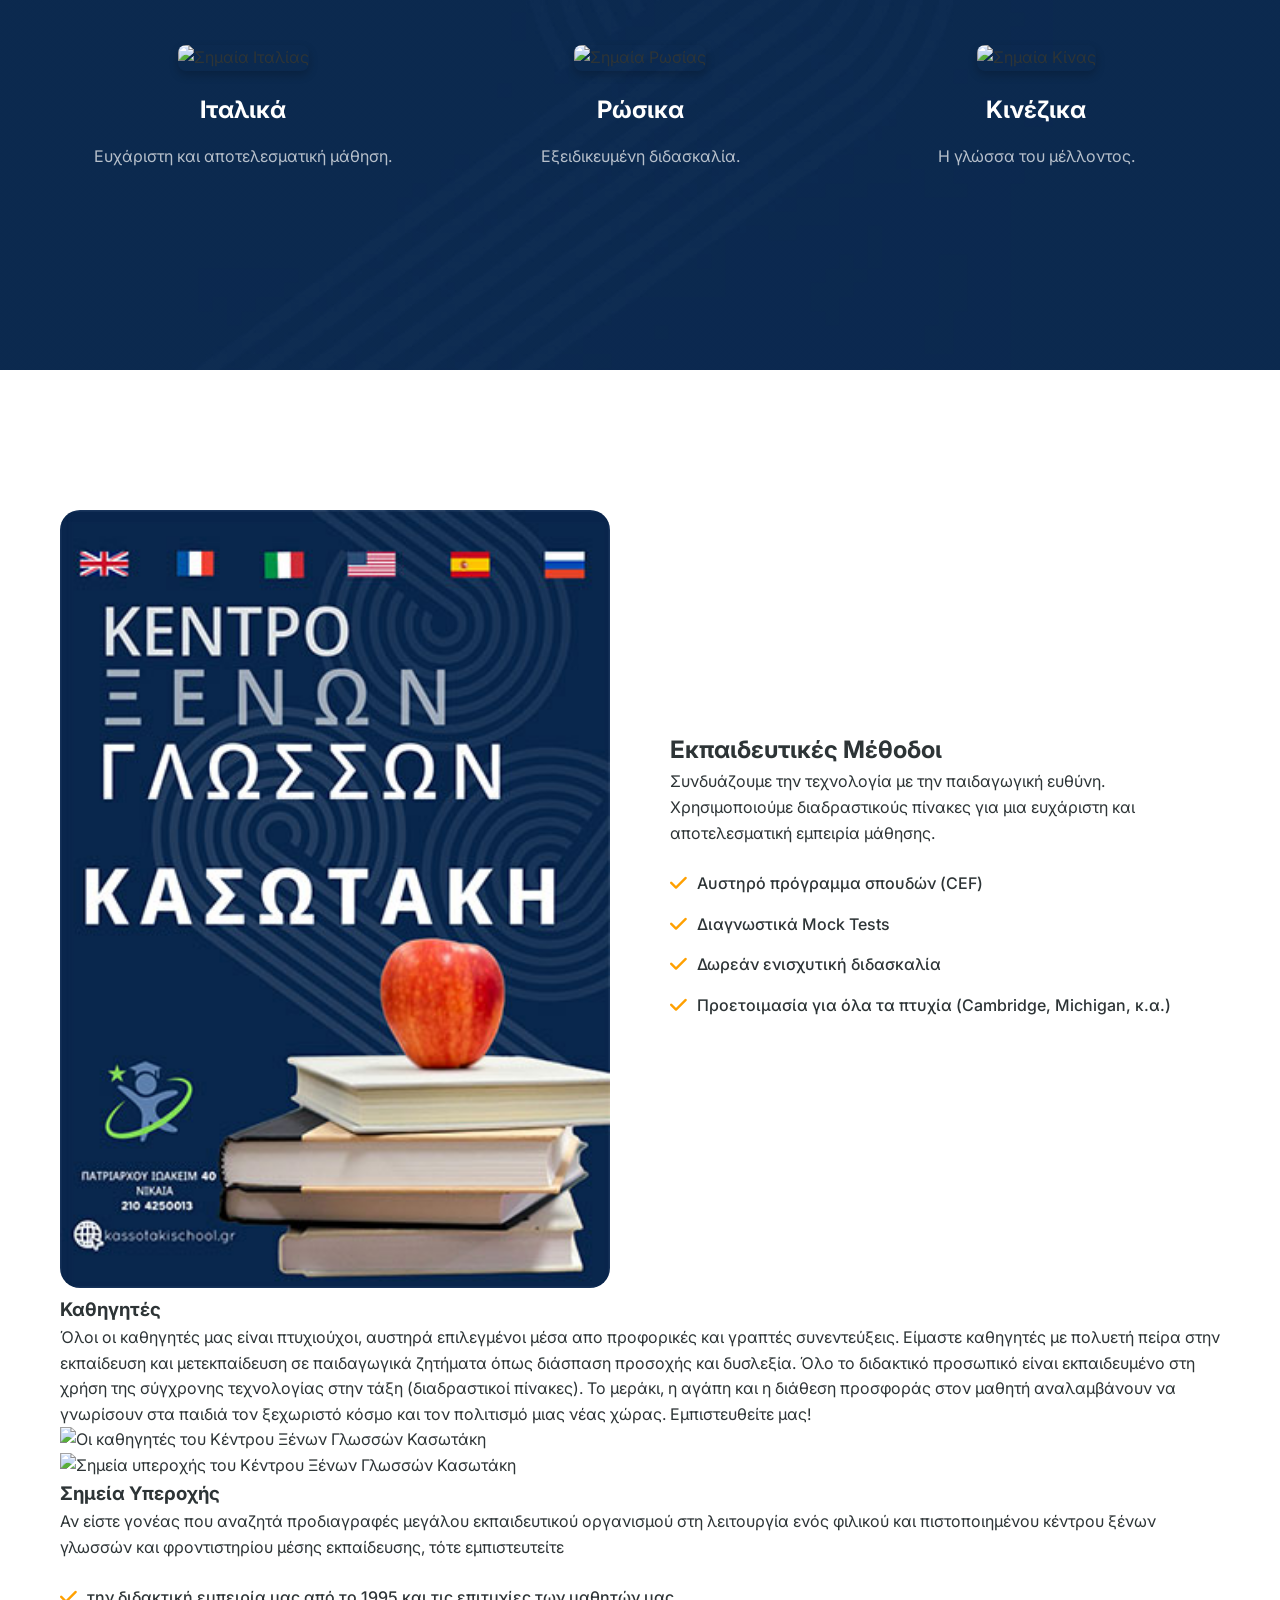
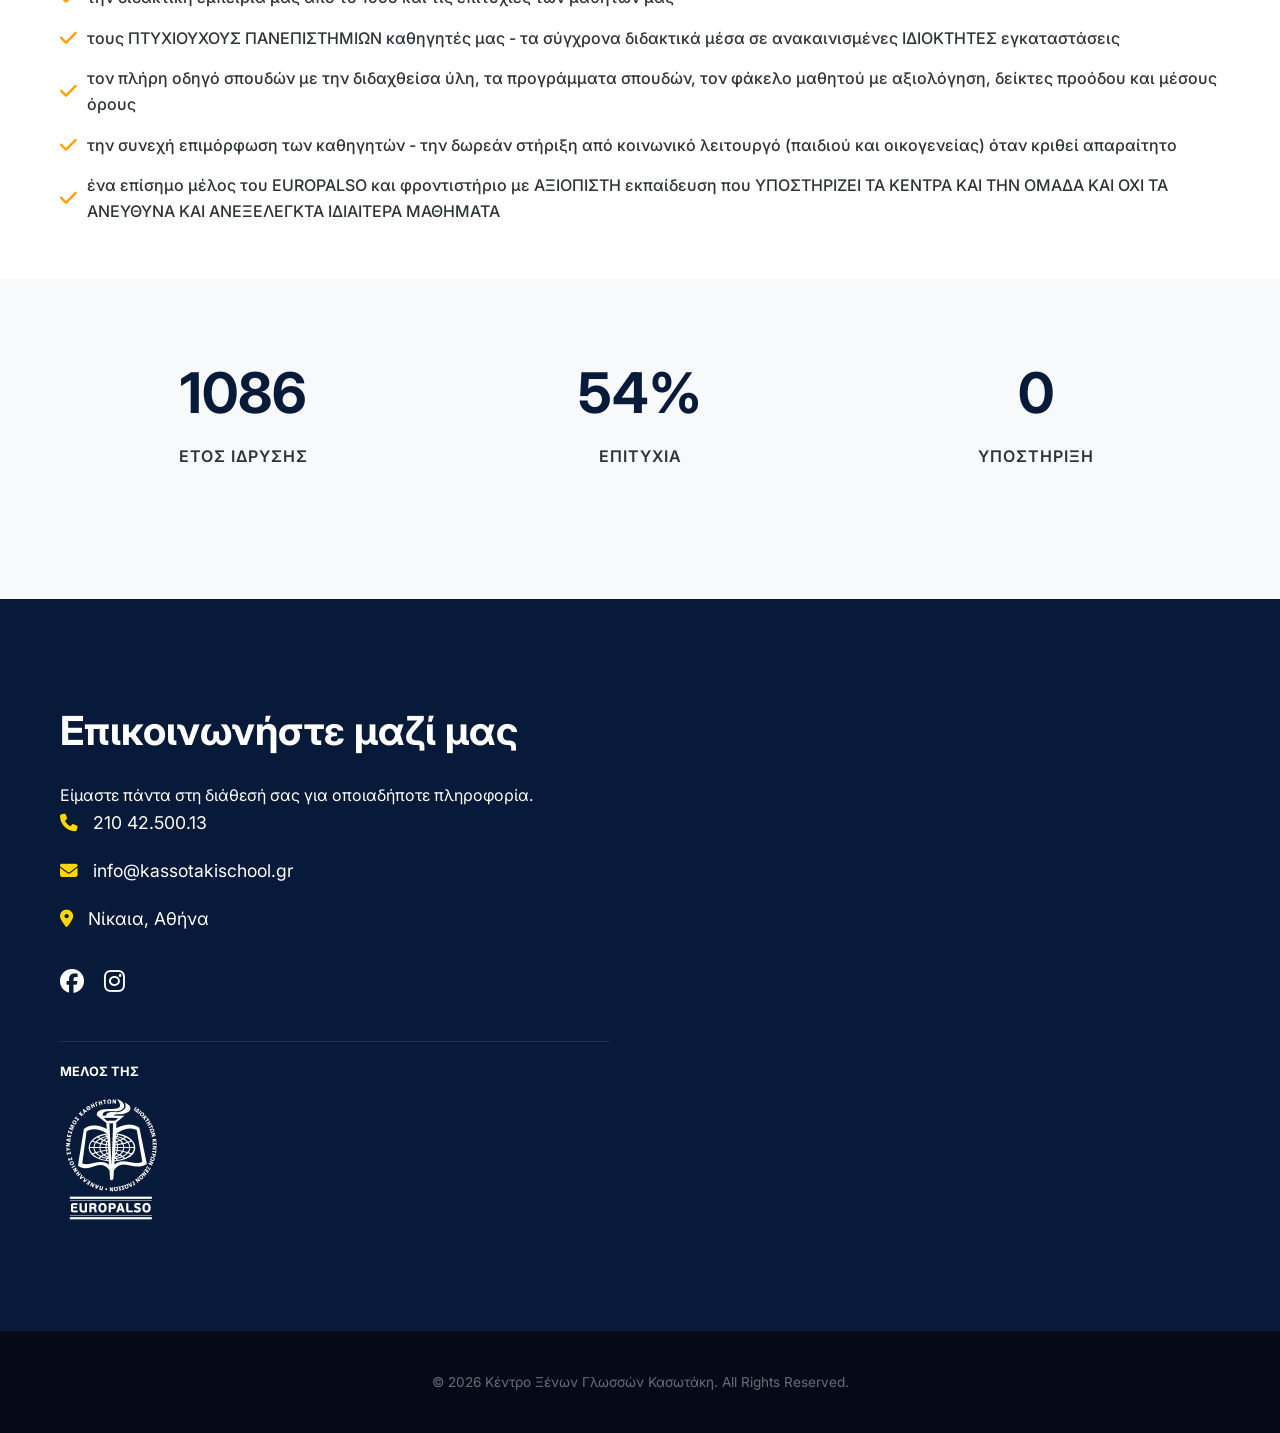
==== commit e8f93265: "Add files via upload" ====
--- a/index.html
+++ b/index.html
@@ -5,7 +5,39 @@
     <meta name="viewport" content="width=device-width, initial-scale=1.0">
     <meta name="description" content="Κέντρο Ξένων Γλωσσών Κασωτάκη στη Νίκαια. Ποιοτική εκπαίδευση σε Αγγλικά, Γερμανικά, Γαλλικά και άλλες γλώσσες από το 1995.">
     <meta name="keywords" content="Κασωτάκη, ξένες γλώσσες, Νίκαια, Αγγλικά, Γερμανικά, Γαλλικά, φροντιστήριο">
+    <meta name="color-scheme" content="light dark">
+    <meta name="theme-color" media="(prefers-color-scheme: light)" content="#081a39">
+    <meta name="theme-color" media="(prefers-color-scheme: dark)" content="#0d1117">
     <title>Κέντρο Ξένων Γλωσσών Κασωτάκη | Modern Excellence</title>
+
+    <!-- Open Graph / Twitter -->
+    <meta property="og:type" content="website">
+    <meta property="og:site_name" content="Κέντρο Ξένων Γλωσσών Κασωτάκη">
+    <meta property="og:title" content="Κέντρο Ξένων Γλωσσών Κασωτάκη | Modern Excellence">
+    <meta property="og:description" content="Ποιοτική εκπαίδευση σε Αγγλικά, Γερμανικά, Γαλλικά και άλλες γλώσσες στη Νίκαια, από το 1995.">
+    <meta property="og:url" content="https://kassotakischool.gr/">
+    <meta property="og:image" content="https://kassotakischool.gr/images/base2.jpg">
+    <meta property="og:locale" content="el_GR">
+    <meta name="twitter:card" content="summary_large_image">
+
+    <!-- Favicon -->
+    <link rel="icon" type="image/png" sizes="48x48" href="images/favicon.png">
+    <link rel="apple-touch-icon" href="images/apple-touch-icon.png">
+
+    <!-- Set theme before first paint to avoid a flash of the wrong theme -->
+    <script>
+        (function () {
+            var theme;
+            try {
+                theme = localStorage.getItem('theme');
+            } catch (e) { /* localStorage unavailable */ }
+            if (theme !== 'light' && theme !== 'dark') {
+                theme = 'light';
+            }
+            document.documentElement.setAttribute('data-theme', theme);
+        })();
+    </script>
+
     <link rel="stylesheet" href="style.css">
     <!-- Google Fonts -->
     <link rel="preconnect" href="https://fonts.googleapis.com">
@@ -16,13 +48,15 @@
 </head>
 <body>
 
+    <a class="skip-link" href="#main-content">Μετάβαση στο περιεχόμενο</a>
+
     <!-- Sticky Header -->
     <header id="main-header">
         <div class="container header-container">
             <div class="logo">
-                <img src="images/logo.png" alt="Kassotaki School Logo" decoding="async">
-            </div>
-            <nav class="desktop-nav">
+                <img src="images/logo.png" alt="Λογότυπο Κέντρου Ξένων Γλωσσών Κασωτάκη" decoding="async">
+            </div>
+            <nav class="desktop-nav" aria-label="Κύρια πλοήγηση">
                 <ul>
                     <li><a href="#hero">Αρχική</a></li>
                     <li><a href="#languages">Ξενόγλωσσο Τμήμα</a></li>
@@ -31,17 +65,24 @@
                     <li><a href="#contact">Επικοινωνία</a></li>
                 </ul>
             </nav>
-            <div class="mobile-menu-btn">
-                <i class="fa-solid fa-bars"></i>
+            <div class="header-controls">
+                <button id="theme-toggle" class="theme-toggle" type="button" aria-label="Εναλλαγή σε σκούρο θέμα">
+                    <i class="fa-solid fa-moon" aria-hidden="true"></i>
+                </button>
+                <button class="mobile-menu-btn" type="button" aria-label="Άνοιγμα μενού" aria-expanded="false" aria-controls="mobile-menu">
+                    <i class="fa-solid fa-bars" aria-hidden="true"></i>
+                </button>
             </div>
         </div>
     </header>
-    
+
     <!-- Mobile Menu Overlay -->
-    <div class="mobile-menu-overlay">
+    <div class="mobile-menu-overlay" id="mobile-menu" role="dialog" aria-modal="true" aria-label="Μενού πλοήγησης">
         <div class="mobile-menu-content">
-            <div class="close-menu"><i class="fa-solid fa-xmark"></i></div>
-            <nav class="mobile-nav">
+            <button class="close-menu" type="button" aria-label="Κλείσιμο μενού">
+                <i class="fa-solid fa-xmark" aria-hidden="true"></i>
+            </button>
+            <nav class="mobile-nav" aria-label="Πλοήγηση κινητού">
                 <ul>
                     <li><a href="index.html#hero">Αρχική</a></li>
                     <li><a href="index.html#languages">Ξενόγλωσσο Τμήμα</a></li>
@@ -53,143 +94,178 @@
         </div>
     </div>
 
-
-    <!-- Hero Section -->
-    <section id="hero">
-        <div class="hero-overlay"></div>
-        <div class="container hero-content">
-            <div class="hero-text" data-reveal="left">
-                <h1>Επίκεντρο μας είναι <span class="highlight" data-text="ο μαθητής">ο μαθητής</span></h1>
-                <p>Καλώς ήρθατε στο Κέντρο Ξένων Γλωσσών Κασωτάκη. Από το 1995, προσφέρουμε ποιοτική εκπαίδευση με επίκεντρο τις ανάγκες του κάθε μαθητή.</p>
-                <div class="hero-btns">
-                    <a href="#contact" class="btn btn-primary">Εγγραφείτε Τώρα</a>
-                    <a href="#languages" class="btn btn-secondary">Δείτε τα Τμήματα</a>
-                </div>
-            </div>
-            <div class="hero-image" data-reveal="right">
-                <img src="images/base2.jpg" alt="Kassotaki School Education" decoding="async">
-            </div>
-        </div>
-    </section>
-
-    <!-- Language Sections -->
-    <section id="languages">
-        <div class="container">
-            <div class="section-title" data-reveal="up">
-                <span>Τι διδάσκουμε</span>
-                <h2>Ξενόγλωσσο Τμήμα</h2>
-            </div>
-            <div class="language-grid">
-                <div class="lang-card" data-reveal="up">
-                    <div class="lang-flag"><img src="https://flagcdn.com/w160/gb.png" alt="English Flag" loading="lazy" decoding="async"></div>
-                    <h3>Αγγλικά</h3>
-                    <p>Για μαθητές & ενήλικες (Business English).</p>
-                </div>
-                <div class="lang-card" data-reveal="up" data-delay="0.1s">
-                    <div class="lang-flag"><img src="https://flagcdn.com/w160/de.png" alt="German Flag" loading="lazy" decoding="async"></div>
-                    <h3>Γερμανικά</h3>
-                    <p>Ολοκληρωμένα προγράμματα σπουδών.</p>
-                </div>
-                <div class="lang-card" data-reveal="up" data-delay="0.2s">
-                    <div class="lang-flag"><img src="https://flagcdn.com/w160/fr.png" alt="French Flag" loading="lazy" decoding="async"></div>
-                    <h3>Γαλλικά</h3>
-                    <p>Προετοιμασία για όλα τα πτυχία.</p>
-                </div>
-                <div class="lang-card" data-reveal="up" data-delay="0.3s">
-                    <div class="lang-flag"><img src="https://flagcdn.com/w160/it.png" alt="Italian Flag" loading="lazy" decoding="async"></div>
-                    <h3>Ιταλικά</h3>
-                    <p>Ευχάριστη και αποτελεσματική μάθηση.</p>
-                </div>
-                <div class="lang-card" data-reveal="up" data-delay="0.4s">
-                    <div class="lang-flag"><img src="https://flagcdn.com/w160/ru.png" alt="Russian Flag" loading="lazy" decoding="async"></div>
-                    <h3>Ρώσικα</h3>
-                    <p>Εξειδικευμένη διδασκαλία.</p>
-                </div>
-                <div class="lang-card" data-reveal="up" data-delay="0.5s">
-                    <div class="lang-flag"><img src="https://flagcdn.com/w160/cn.png" alt="Chinese Flag" loading="lazy" decoding="async"></div>
-                    <h3>Κινέζικα</h3>
-                    <p>Η γλώσσα του μέλλοντος.</p>
-                </div>
-            </div>
-        </div>
-    </section>
-
-    <!-- Methodology Section -->
-    <section id="methodology">
-        <div class="container method-container">
-            <div class="method-image" data-reveal="left">
-                <img src="images/design45.jpg" alt="Educational Methods" loading="lazy">
-            </div>
-            <div class="method-text" data-reveal="right">
-                <h2>Εκπαιδευτικές Μέθοδοι</h2>
-                <p>Συνδυάζουμε την τεχνολογία με την παιδαγωγική ευθύνη. Χρησιμοποιούμε διαδραστικούς πίνακες για μια ευχάριστη και αποτελεσματική εμπειρία μάθησης.</p>
-                <ul class="check-list">
-                    <li data-reveal="up" data-delay="0.1s"><i class="fa-solid fa-check"></i> Αυστηρό πρόγραμμα σπουδών (CEF)</li>
-                    <li data-reveal="up" data-delay="0.2s"><i class="fa-solid fa-check"></i> Διαγνωστικά Mock Tests</li>
-                    <li data-reveal="up" data-delay="0.3s"><i class="fa-solid fa-check"></i> Δωρεάν ενισχυτική διδασκαλία</li>
-                    <li data-reveal="up" data-delay="0.4s"><i class="fa-solid fa-check"></i> Προετοιμασία για όλα τα πτυχία (Cambridge, Michigan, κ.α.)</li>
-                </ul>
-            </div>
-        </div>
-    </section>
+    <main id="main-content">
+
+        <!-- Hero Section -->
+        <section id="hero">
+            <div class="hero-overlay"></div>
+            <div class="container hero-content">
+                <div class="hero-text" data-reveal="left">
+                    <h1>Επίκεντρο μας είναι <span class="highlight" data-text="ο μαθητής">ο μαθητής</span></h1>
+                    <p>Καλώς ήρθατε στο Κέντρο Ξένων Γλωσσών Κασωτάκη. Από το 1995, προσφέρουμε ποιοτική εκπαίδευση με επίκεντρο τις ανάγκες του κάθε μαθητή.</p>
+                    <div class="hero-btns">
+                        <a href="#contact" class="btn btn-primary">Εγγραφείτε Τώρα</a>
+                        <a href="#languages" class="btn btn-secondary">Δείτε τα Τμήματα</a>
+                    </div>
+                </div>
+                <div class="hero-image" data-reveal="right">
+                    <img src="images/base1.jpg" alt="Εικονογράφηση με μαθητές και εκπαίδευση" class="hero-slide active" decoding="async">
+                    <img src="images/base2.jpg" alt="Εικονογράφηση με ομάδα μαθητών διαφορετικών εθνικοτήτων, βιβλία και υδρόγειο σφαίρα" class="hero-slide" decoding="async">
+                </div>
+            </div>
+        </section>
+
+        <!-- Language Sections -->
+        <section id="languages">
+            <div class="container">
+                <div class="section-title" data-reveal="up">
+                    <span>Τι διδάσκουμε</span>
+                    <h2>Ξενόγλωσσο Τμήμα</h2>
+                </div>
+                <div class="language-grid">
+                    <div class="lang-card" data-reveal="up">
+                        <div class="lang-flag"><img src="https://flagcdn.com/w160/gb.png" alt="Σημαία Ηνωμένου Βασιλείου" loading="lazy" decoding="async"></div>
+                        <h3>Αγγλικά</h3>
+                        <p>Για μαθητές & ενήλικες (Business English).</p>
+                    </div>
+                    <div class="lang-card" data-reveal="up" data-delay="0.1s">
+                        <div class="lang-flag"><img src="https://flagcdn.com/w160/de.png" alt="Σημαία Γερμανίας" loading="lazy" decoding="async"></div>
+                        <h3>Γερμανικά</h3>
+                        <p>Ολοκληρωμένα προγράμματα σπουδών.</p>
+                    </div>
+                    <div class="lang-card" data-reveal="up" data-delay="0.2s">
+                        <div class="lang-flag"><img src="https://flagcdn.com/w160/fr.png" alt="Σημαία Γαλλίας" loading="lazy" decoding="async"></div>
+                        <h3>Γαλλικά</h3>
+                        <p>Προετοιμασία για όλα τα πτυχία.</p>
+                    </div>
+                    <div class="lang-card" data-reveal="up" data-delay="0.3s">
+                        <div class="lang-flag"><img src="https://flagcdn.com/w160/it.png" alt="Σημαία Ιταλίας" loading="lazy" decoding="async"></div>
+                        <h3>Ιταλικά</h3>
+                        <p>Ευχάριστη και αποτελεσματική μάθηση.</p>
+                    </div>
+                    <div class="lang-card" data-reveal="up" data-delay="0.4s">
+                        <div class="lang-flag"><img src="https://flagcdn.com/w160/ru.png" alt="Σημαία Ρωσίας" loading="lazy" decoding="async"></div>
+                        <h3>Ρώσικα</h3>
+                        <p>Εξειδικευμένη διδασκαλία.</p>
+                    </div>
+                    <div class="lang-card" data-reveal="up" data-delay="0.5s">
+                        <div class="lang-flag"><img src="https://flagcdn.com/w160/cn.png" alt="Σημαία Κίνας" loading="lazy" decoding="async"></div>
+                        <h3>Κινέζικα</h3>
+                        <p>Η γλώσσα του μέλλοντος.</p>
+                    </div>
+                </div>
+            </div>
+        </section>
+
+        <!-- Methodology Section -->
+        <section id="methodology">
+            <div class="container method-container">
+                <div class="method-image" data-reveal="left">
+                    <img src="images/design45.jpg" alt="Αίθουσα του σχολείου με διαδραστικό πίνακα και χάρτη κόσμου" loading="lazy">
+                </div>
+                <div class="method-text" data-reveal="right">
+                    <h2>Εκπαιδευτικές Μέθοδοι</h2>
+                    <p>Συνδυάζουμε την τεχνολογία με την παιδαγωγική ευθύνη. Χρησιμοποιούμε διαδραστικούς πίνακες για μια ευχάριστη και αποτελεσματική εμπειρία μάθησης.</p>
+                    <ul class="check-list">
+                        <li data-reveal="up" data-delay="0.1s"><i class="fa-solid fa-check" aria-hidden="true"></i> Αυστηρό πρόγραμμα σπουδών (CEF)</li>
+                        <li data-reveal="up" data-delay="0.2s"><i class="fa-solid fa-check" aria-hidden="true"></i> Διαγνωστικά Mock Tests</li>
+                        <li data-reveal="up" data-delay="0.3s"><i class="fa-solid fa-check" aria-hidden="true"></i> Δωρεάν ενισχυτική διδασκαλία</li>
+                        <li data-reveal="up" data-delay="0.4s"><i class="fa-solid fa-check" aria-hidden="true"></i> Προετοιμασία για όλα τα πτυχία (Cambridge, Michigan, κ.α.)</li>
+                    </ul>
+                </div>
+            </div>
+
+            <div class="container teachers-container">
+                <div class="teachers-content" data-reveal="left">
+                    <div class="teachers-block">
+                        <h3>Καθηγητές</h3>
+                        <p>Όλοι οι καθηγητές μας είναι πτυχιούχοι, αυστηρά επιλεγμένοι μέσα απο προφορικές και γραπτές συνεντεύξεις. Είμαστε καθηγητές με πολυετή πείρα στην εκπαίδευση και μετεκπαίδευση σε παιδαγωγικά ζητήματα όπως διάσπαση προσοχής και δυσλεξία. Όλο το διδακτικό προσωπικό είναι εκπαιδευμένο στη χρήση της σύγχρονης τεχνολογίας στην τάξη (διαδραστικοί πίνακες). Το μεράκι, η αγάπη και η διάθεση προσφοράς στον μαθητή αναλαμβάνουν να γνωρίσουν στα παιδιά τον ξεχωριστό κόσμο και τον πολιτισμό μιας νέας χώρας. Εμπιστευθείτε μας!</p>
+                    </div>
+                </div>
+                <div class="teachers-image" data-reveal="right">
+                    <img src="images/kathigites.jpg" alt="Οι καθηγητές του Κέντρου Ξένων Γλωσσών Κασωτάκη" loading="lazy">
+                </div>
+            </div>
+
+            <div class="container advantages-container">
+                <div class="advantages-image" data-reveal="left">
+                    <img src="images/iperohi.jpg" alt="Σημεία υπεροχής του Κέντρου Ξένων Γλωσσών Κασωτάκη" loading="lazy">
+                </div>
+                <div class="advantages-content" data-reveal="right">
+                    <div class="advantages-block">
+                        <h3>Σημεία Υπεροχής</h3>
+                        <p>Αν είστε γονέας που αναζητά προδιαγραφές μεγάλου εκπαιδευτικού οργανισμού στη λειτουργία ενός φιλικού και πιστοποιημένου κέντρου ξένων γλωσσών και φροντιστηρίου μέσης εκπαίδευσης, τότε εμπιστευτείτε</p>
+                        <ul class="check-list">
+                            <li data-reveal="up" data-delay="0.1s"><i class="fa-solid fa-check" aria-hidden="true"></i> την διδακτική εμπειρία μας από το 1995 και τις επιτυχίες των μαθητών μας</li>
+                            <li data-reveal="up" data-delay="0.2s"><i class="fa-solid fa-check" aria-hidden="true"></i> τους ΠΤΥΧΙΟΥΧΟΥΣ ΠΑΝΕΠΙΣΤΗΜΙΩΝ καθηγητές μας - τα σύγχρονα διδακτικά μέσα σε ανακαινισμένες ΙΔΙΟΚΤΗΤΕΣ εγκαταστάσεις</li>
+                            <li data-reveal="up" data-delay="0.3s"><i class="fa-solid fa-check" aria-hidden="true"></i> τον πλήρη οδηγό σπουδών με την διδαχθείσα ύλη, τα προγράμματα σπουδών, τον φάκελο μαθητού με αξιολόγηση, δείκτες προόδου και μέσους όρους</li>
+                            <li data-reveal="up" data-delay="0.4s"><i class="fa-solid fa-check" aria-hidden="true"></i> την συνεχή επιμόρφωση των καθηγητών - την δωρεάν στήριξη από κοινωνικό λειτουργό (παιδιού και οικογενείας) όταν κριθεί απαραίτητο</li>
+                            <li data-reveal="up" data-delay="0.5s"><i class="fa-solid fa-check" aria-hidden="true"></i> ένα επίσημο μέλος του EUROPALSO και φροντιστήριο με ΑΞΙΟΠΙΣΤΗ εκπαίδευση που ΥΠΟΣΤΗΡΙΖΕΙ ΤΑ ΚΕΝΤΡΑ ΚΑΙ ΤΗΝ ΟΜΑΔΑ ΚΑΙ ΟΧΙ ΤΑ ΑΝΕΥΘΥΝΑ ΚΑΙ ΑΝΕΞΕΛΕΓΚΤΑ ΙΔΙΑΙΤΕΡΑ ΜΑΘΗΜΑΤΑ</li>
+                        </ul>
+                    </div>
+                </div>
+            </div>
+        </section>
 
     <!-- Excellence Section -->
-    <section id="excellence">
-        <div class="container">
-            <div class="stats-grid">
-                <div class="stat-item" data-reveal="up">
-                    <span class="stat-number" data-target="1995">1995</span>
-                    <span class="stat-label">Έτος Ίδρυσης</span>
-                </div>
-                <div class="stat-item" data-reveal="up" data-delay="0.1s">
-                    <span class="stat-number" data-target="100">100%</span>
-                    <span class="stat-label">Επιτυχία</span>
-                </div>
-                <div class="stat-item" data-reveal="up" data-delay="0.2s">
-                    <span class="stat-number" data-target="24">24</span>
-                    <span class="stat-label">Υποστήριξη</span>
-                </div>
-            </div>
-        </div>
-    </section>
-
-
-    <!-- Contact Section -->
-    <section id="contact">
-        <div class="container contact-container">
-            <div class="contact-info" data-reveal="left">
-                <h2>Επικοινωνήστε μαζί μας</h2>
-                <p>Είμαστε πάντα στη διάθεσή σας για οποιαδήποτε πληροφορία.</p>
-                <div class="info-item">
-                    <i class="fa-solid fa-phone"></i>
-                    <span>210 42.500.13</span>
-                </div>
-                <div class="info-item">
-                    <i class="fa-solid fa-envelope"></i>
-                    <span>info@kassotakischool.gr</span>
-                </div>
-                <div class="info-item">
-                    <i class="fa-solid fa-location-dot"></i>
-                    <span>Νίκαια, Αθήνα</span>
-                </div>
-                <div class="social-links">
-                    <a href="http://WWW.FACEBOOK.COM/KASSOTAKISCHOOL.GR" target="_blank"><i class="fa-brands fa-facebook"></i></a>
-                    <a href="https://www.instagram.com/kassotakischool" target="_blank"><i class="fa-brands fa-instagram"></i></a>
-                </div>
-                <div class="member-logo">
-                    <p>ΜΕΛΟΣ ΤΗΣ</p>
-                    <img src="images/europalso.webp" alt="Europalso Logo" loading="lazy" decoding="async">
-                </div>
-            </div>
-            <div class="contact-map" data-reveal="right">
-                <iframe src="https://www.google.com/maps/embed?pb=!1m18!1m12!1m3!1d1870.2786096686955!2d23.658889603276762!3d37.96729959695428!2m3!1f0!2f0!3f0!3m2!1i1024!2i768!4f13.1!3m3!1m2!1s0x14a1bb82720e9177%3A0x1d0dd2b8fca562b8!2sTriwn+Ierarxwn%2C+Nikea+184+54!5e0!3m2!1sen!2sgr!4v1447667417373" width="100%" height="100%" style="border:0;" allowfullscreen="" loading="lazy"></iframe>
-            </div>
-        </div>
-    </section>
+        <section id="excellence">
+            <div class="container">
+                <div class="stats-grid">
+                    <div class="stat-item" data-reveal="up">
+                        <span class="stat-number" data-target="1995">1995</span>
+                        <span class="stat-label">Έτος Ίδρυσης</span>
+                    </div>
+                    <div class="stat-item" data-reveal="up" data-delay="0.1s">
+                        <span class="stat-number" data-target="100">100%</span>
+                        <span class="stat-label">Επιτυχία</span>
+                    </div>
+                    <div class="stat-item" data-reveal="up" data-delay="0.2s">
+                        <span class="stat-number" data-target="24">24</span>
+                        <span class="stat-label">Υποστήριξη</span>
+                    </div>
+                </div>
+            </div>
+        </section>
+
+
+        <!-- Contact Section -->
+        <section id="contact">
+            <div class="container contact-container">
+                <div class="contact-info" data-reveal="left">
+                    <h2>Επικοινωνήστε μαζί μας</h2>
+                    <p>Είμαστε πάντα στη διάθεσή σας για οποιαδήποτε πληροφορία.</p>
+                    <div class="info-item">
+                        <i class="fa-solid fa-phone" aria-hidden="true"></i>
+                        <span>210 42.500.13</span>
+                    </div>
+                    <div class="info-item">
+                        <i class="fa-solid fa-envelope" aria-hidden="true"></i>
+                        <span>info@kassotakischool.gr</span>
+                    </div>
+                    <div class="info-item">
+                        <i class="fa-solid fa-location-dot" aria-hidden="true"></i>
+                        <span>Νίκαια, Αθήνα</span>
+                    </div>
+                    <div class="social-links">
+                        <a href="https://www.facebook.com/kassotakischool" target="_blank" rel="noopener" aria-label="Facebook"><i class="fa-brands fa-facebook" aria-hidden="true"></i></a>
+                        <a href="https://www.instagram.com/kassotakischool" target="_blank" rel="noopener" aria-label="Instagram"><i class="fa-brands fa-instagram" aria-hidden="true"></i></a>
+                    </div>
+                    <div class="member-logo">
+                        <p>ΜΕΛΟΣ ΤΗΣ</p>
+                        <img src="images/europalso.webp" alt="Λογότυπο Europalso" loading="lazy" decoding="async">
+                    </div>
+                </div>
+                <div class="contact-map" data-reveal="right">
+                    <iframe src="https://www.google.com/maps/embed?pb=!1m18!1m12!1m3!1d1870.2786096686955!2d23.658889603276762!3d37.96729959695428!2m3!1f0!2f0!3f0!3m2!1i1024!2i768!4f13.1!3m3!1m2!1s0x14a1bb82720e9177%3A0x1d0dd2b8fca562b8!2sTriwn+Ierarxwn%2C+Nikea+184+54!5e0!3m2!1sen!2sgr!4v1447667417373" title="Χάρτης τοποθεσίας του σχολείου στη Νίκαια" width="100%" height="100%" style="border:0;" allowfullscreen="" loading="lazy"></iframe>
+                </div>
+            </div>
+        </section>
+
+    </main>
 
     <footer>
         <div class="container">
-            <p>&copy; 2024 Κέντρο Ξένων Γλωσσών Κασωτάκη. All Rights Reserved.</p>
+            <p>&copy; <span id="footer-year">2026</span> Κέντρο Ξένων Γλωσσών Κασωτάκη. All Rights Reserved.</p>
         </div>
     </footer>
 
--- a/style.css
+++ b/style.css
@@ -109,7 +109,7 @@
 
 /* Hero Section */
 #hero {
-    height: 100vh;
+    min-height: 100vh;
     display: flex;
     align-items: center;
     padding-top: 140px;
@@ -662,7 +662,12 @@
 /* Responsive */
 @media (max-width: 992px) {
 
-    .hero-content,
+    .hero-content {
+        grid-template-columns: 1fr;
+        text-align: center;
+        gap: 15px;
+    }
+
     .method-container,
     .contact-container {
         grid-template-columns: 1fr;
@@ -672,7 +677,7 @@
 
     .hero-text h1 {
         font-size: 2.5rem;
-        margin-top: 20px;
+        margin-top: 0;
     }
 
     .hero-text p {
@@ -704,6 +709,11 @@
 }
 
 @media (max-width: 768px) {
+    #hero {
+        padding-top: 100px;
+        padding-bottom: 40px;
+    }
+
     #main-header {
         height: 90px;
     }
@@ -736,15 +746,24 @@
     .hero-btns {
         flex-direction: column;
         width: 100%;
-        max-width: 300px;
+        max-width: 250px;
         margin: 0 auto;
+        gap: 10px;
     }
 
     .btn {
         width: 100%;
         text-align: center;
-        padding: 12px 20px;
-        font-size: 0.9rem;
+        padding: 10px 15px;
+        font-size: 0.85rem;
+    }
+
+    .btn-secondary {
+        display: none;
+    }
+
+    .hero-image {
+        margin-top: -120px;
     }
 
     .stats-grid {
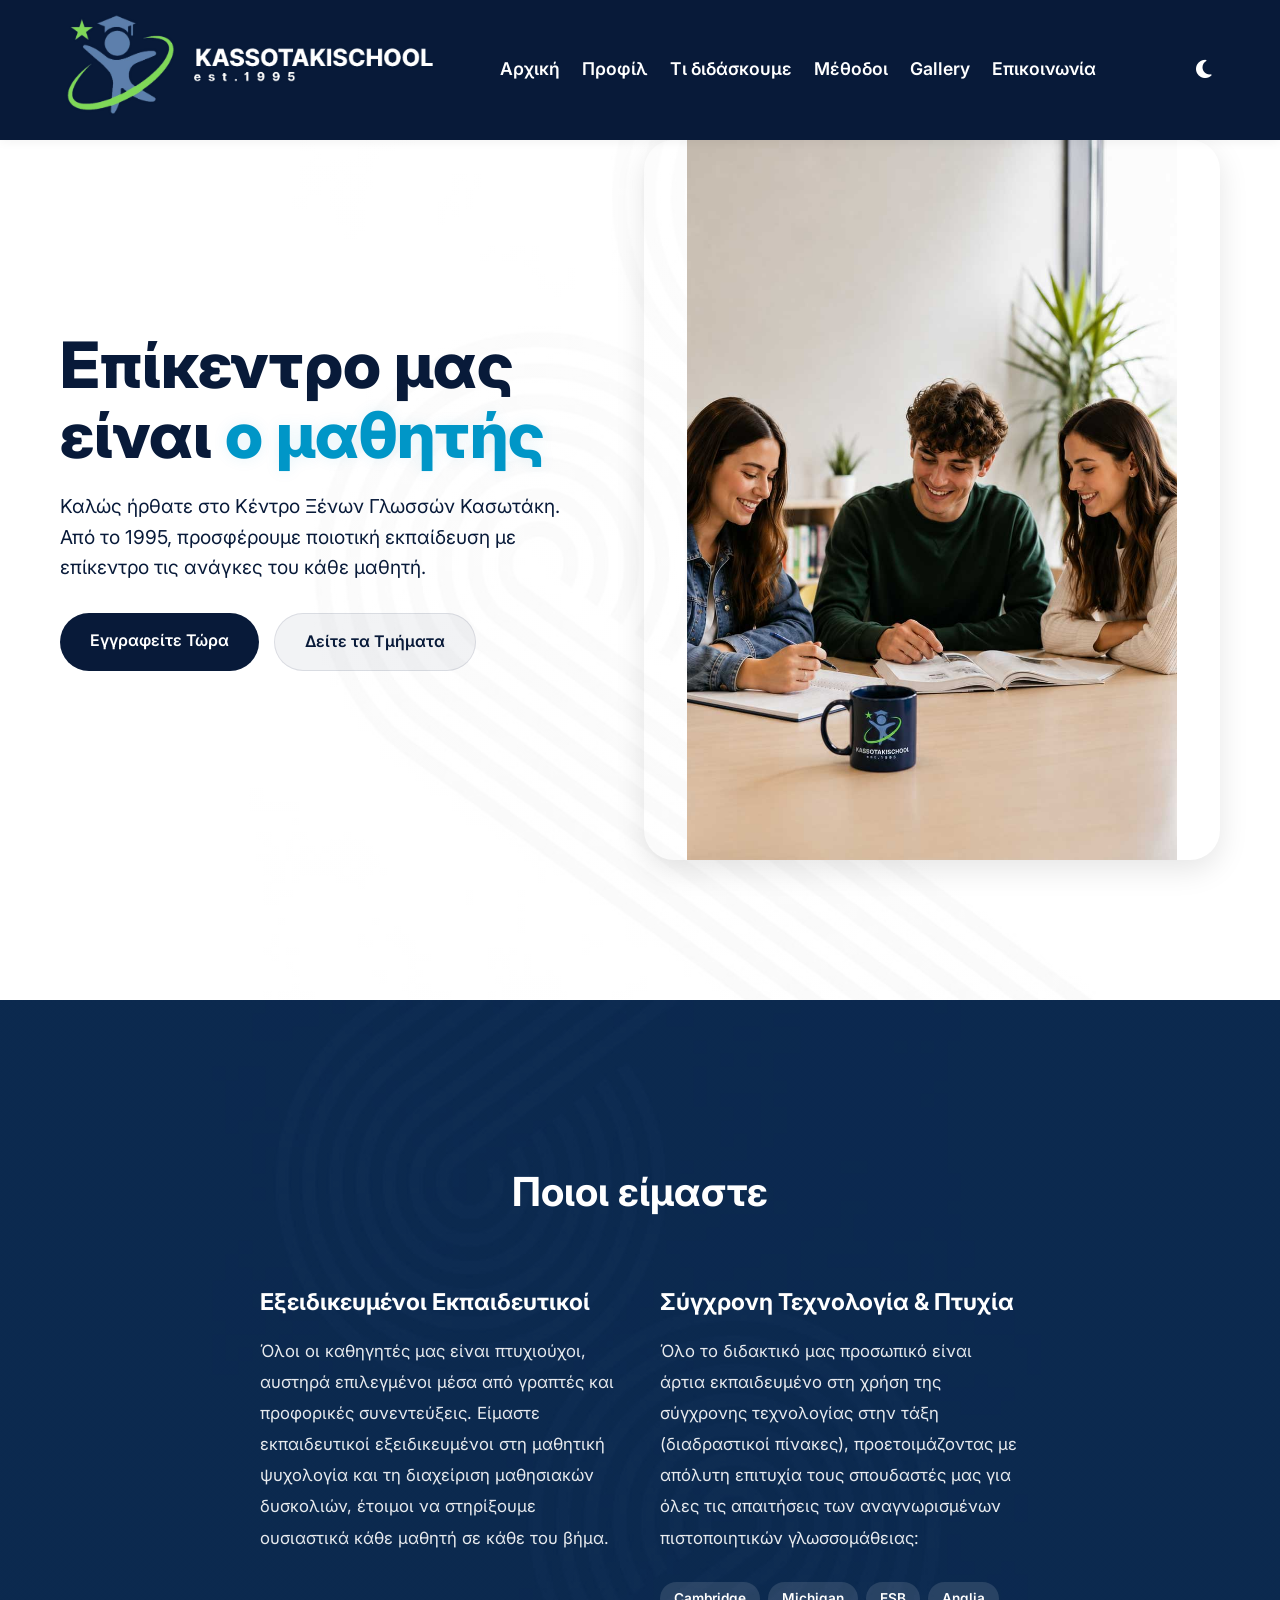
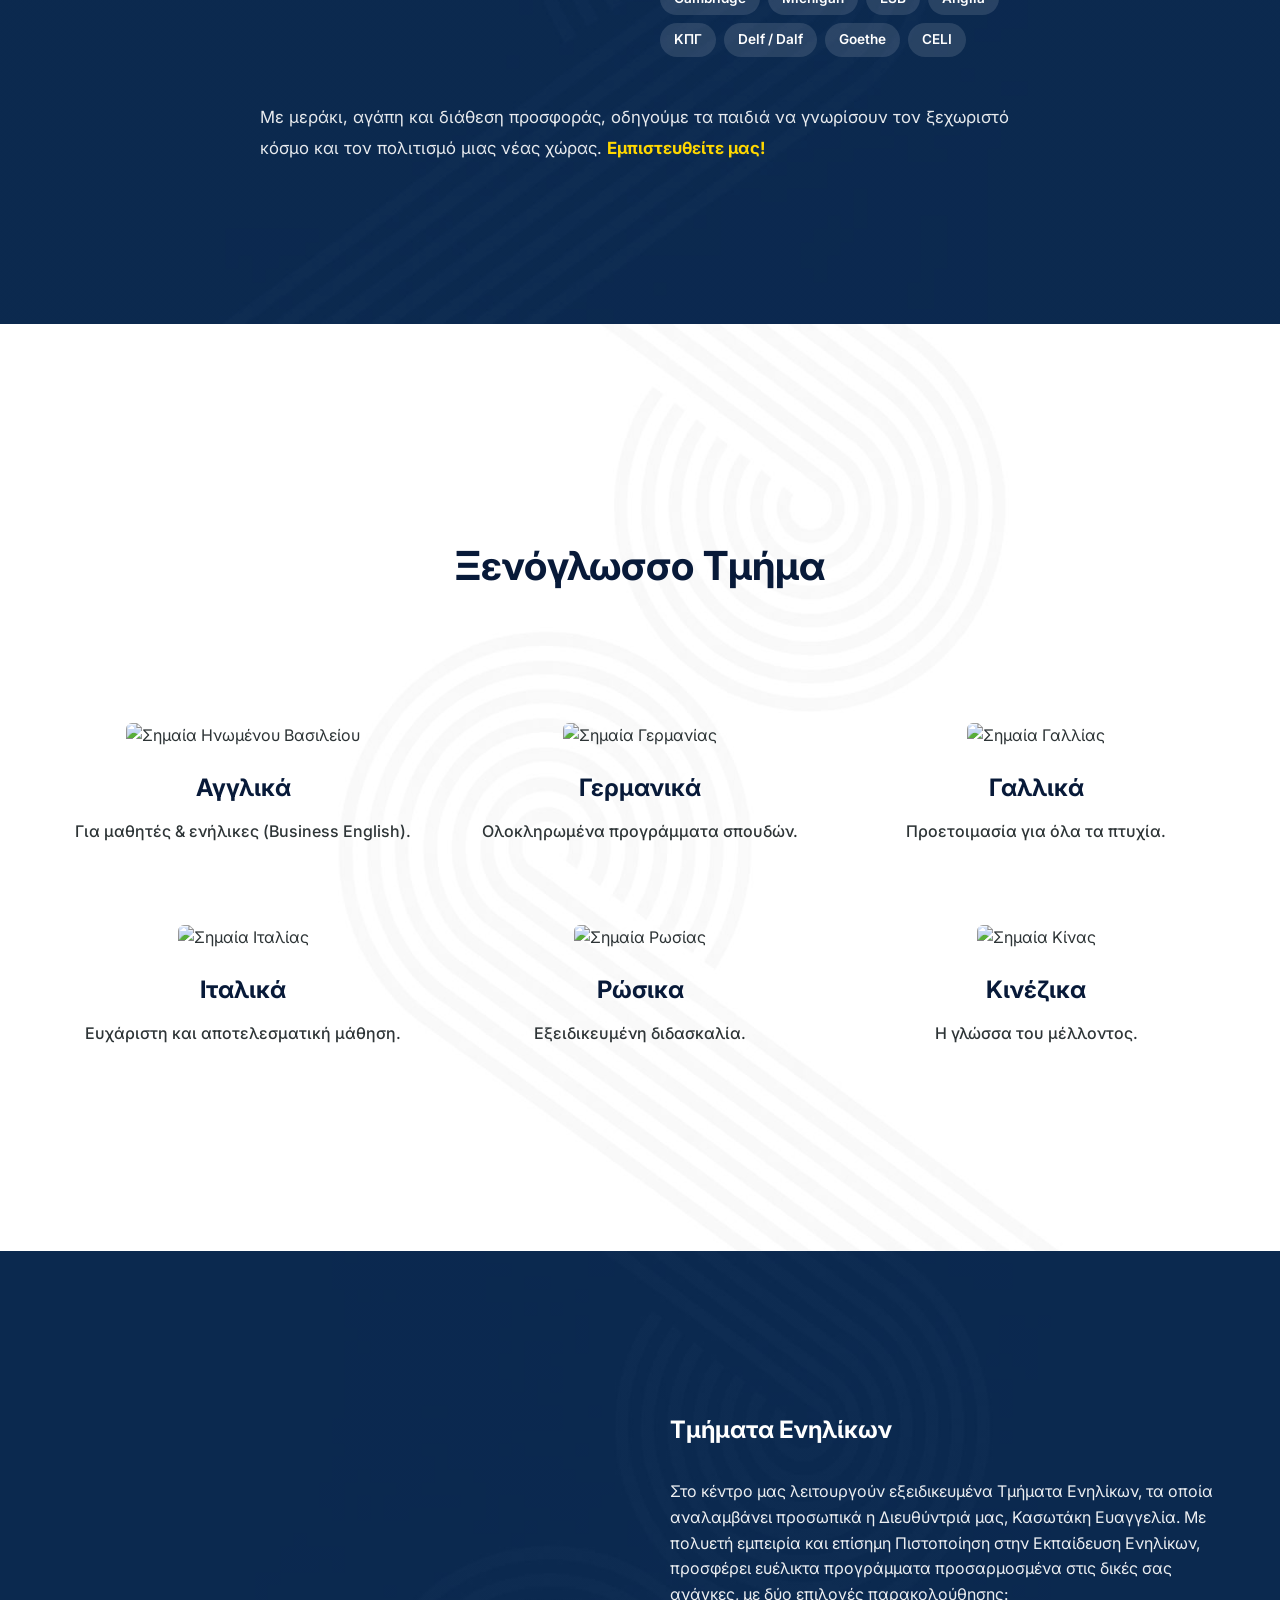
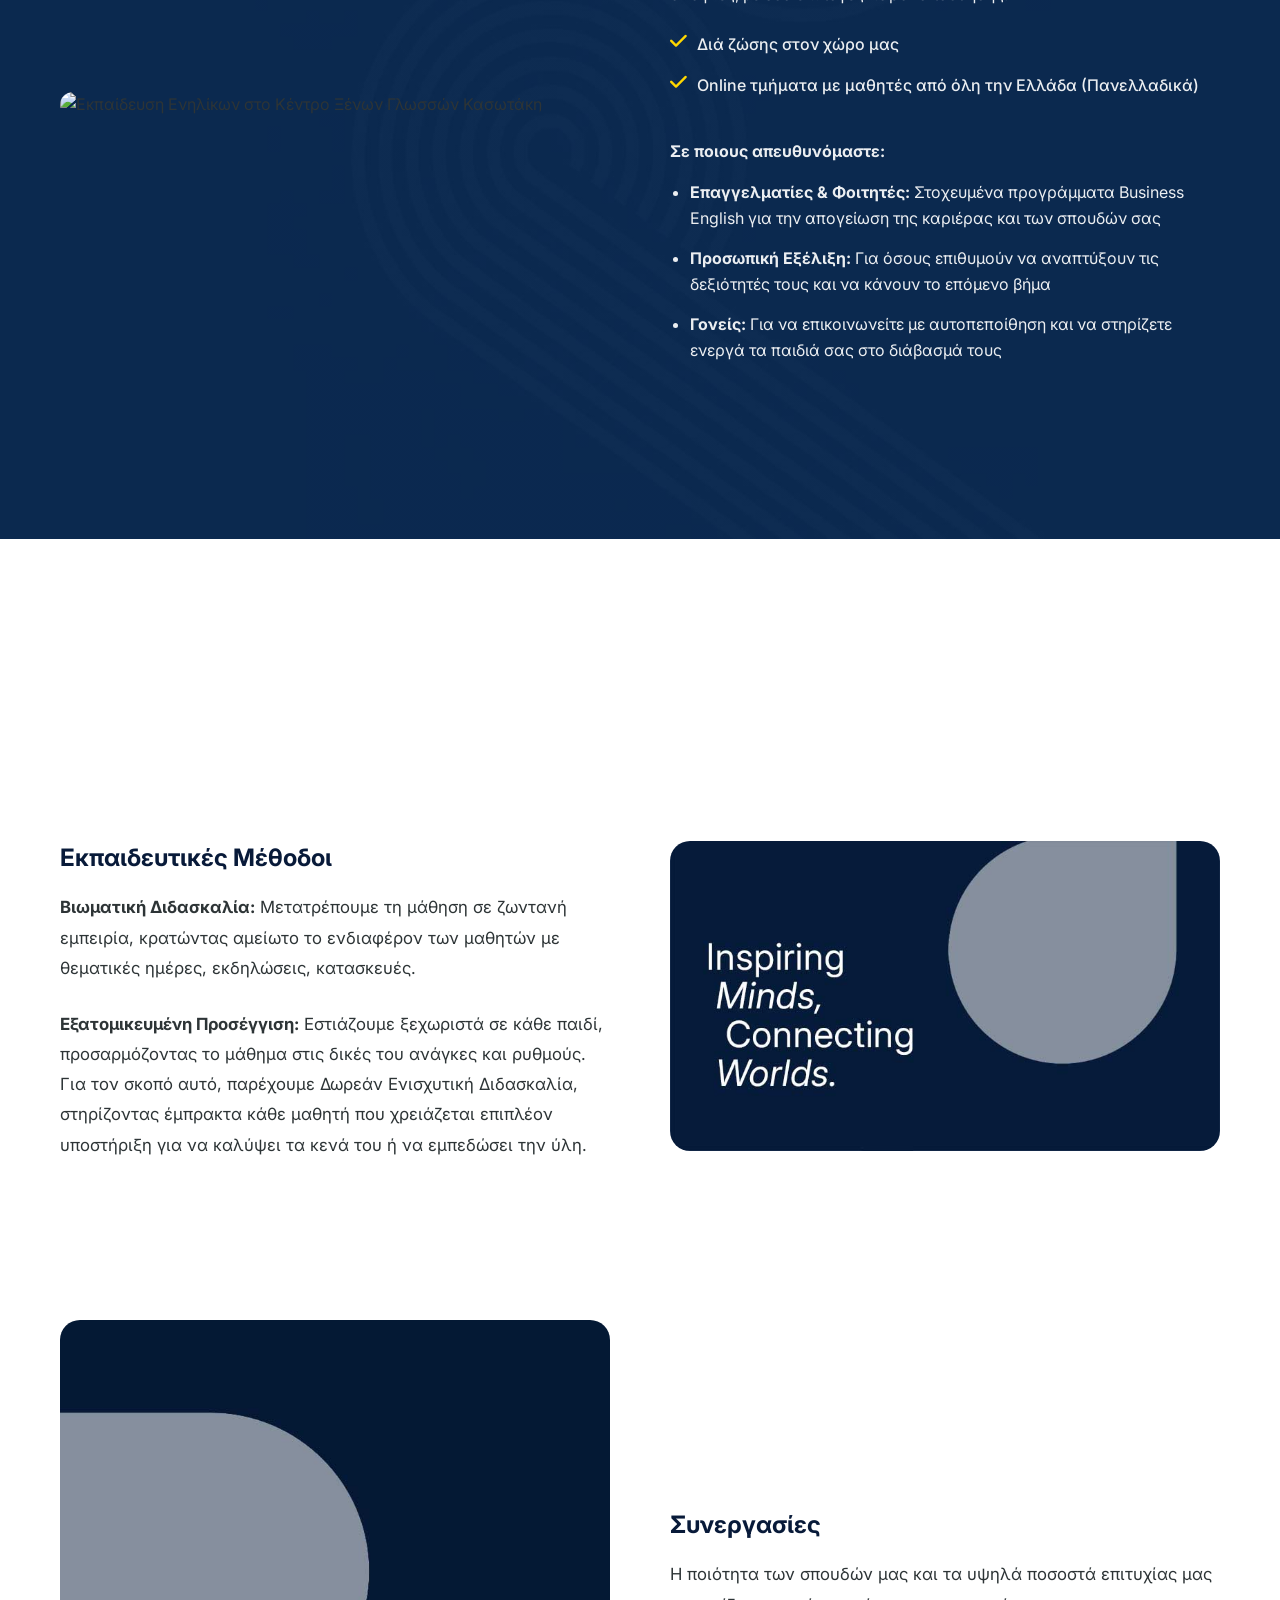
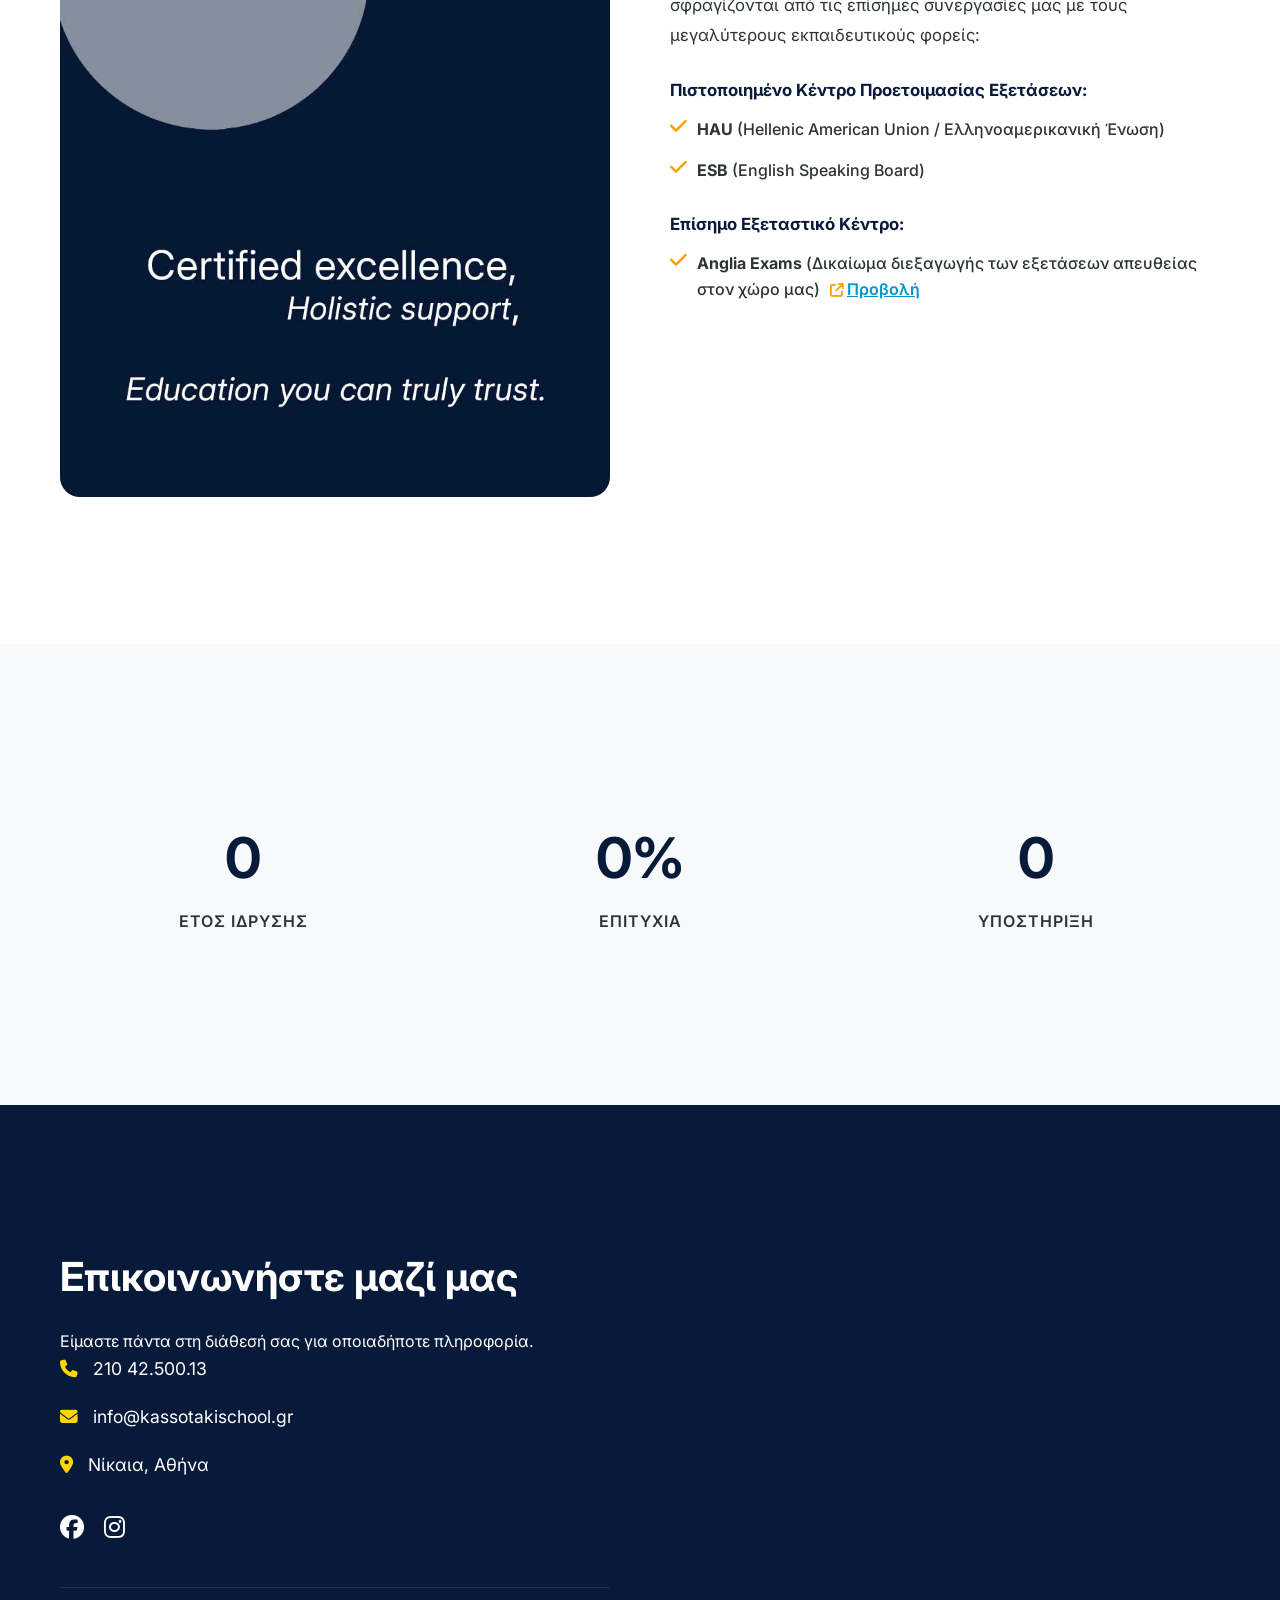
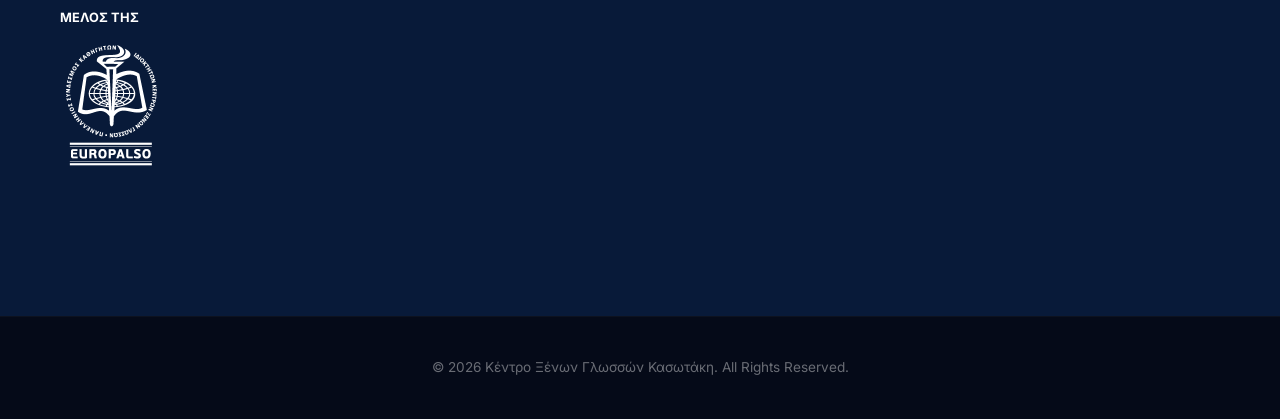
==== commit dd71950d: "Add files via upload" ====
--- a/index.html
+++ b/index.html
@@ -59,7 +59,8 @@
             <nav class="desktop-nav" aria-label="Κύρια πλοήγηση">
                 <ul>
                     <li><a href="#hero">Αρχική</a></li>
-                    <li><a href="#languages">Ξενόγλωσσο Τμήμα</a></li>
+                    <li><a href="#about">Προφίλ</a></li>
+                    <li><a href="#languages">Τι διδάσκουμε</a></li>
                     <li><a href="#methodology">Μέθοδοι</a></li>
                     <li><a href="gallery.html">Gallery</a></li>
                     <li><a href="#contact">Επικοινωνία</a></li>
@@ -85,7 +86,8 @@
             <nav class="mobile-nav" aria-label="Πλοήγηση κινητού">
                 <ul>
                     <li><a href="index.html#hero">Αρχική</a></li>
-                    <li><a href="index.html#languages">Ξενόγλωσσο Τμήμα</a></li>
+                    <li><a href="index.html#about">Προφίλ</a></li>
+                    <li><a href="index.html#languages">Τι διδάσκουμε</a></li>
                     <li><a href="index.html#methodology">Μέθοδοι</a></li>
                     <li><a href="gallery.html">Gallery</a></li>
                     <li><a href="index.html#contact">Επικοινωνία</a></li>
@@ -115,11 +117,50 @@
             </div>
         </section>
 
+        <!-- About Section (Ποιοι είμαστε) -->
+        <section id="about">
+            <div class="container">
+                <div class="section-title" data-reveal="up">
+                    <h2>Ποιοι είμαστε</h2>
+                </div>
+
+                <div class="about-wrapper">
+                    <div class="about-grid">
+                        <!-- Column 1: Teachers -->
+                        <div class="about-col" data-reveal="up" data-delay="0.1s">
+                            <h3>Εξειδικευμένοι Εκπαιδευτικοί</h3>
+                            <p>Όλοι οι καθηγητές μας είναι πτυχιούχοι, αυστηρά επιλεγμένοι μέσα από γραπτές και προφορικές συνεντεύξεις. Είμαστε εκπαιδευτικοί εξειδικευμένοι στη μαθητική ψυχολογία και τη διαχείριση μαθησιακών δυσκολιών, έτοιμοι να στηρίξουμε ουσιαστικά κάθε μαθητή σε κάθε του βήμα.</p>
+                        </div>
+
+                        <!-- Column 2: Technology & Certificates -->
+                        <div class="about-col" data-reveal="up" data-delay="0.2s">
+                            <h3>Σύγχρονη Τεχνολογία &amp; Πτυχία</h3>
+                            <p>Όλο το διδακτικό μας προσωπικό είναι άρτια εκπαιδευμένο στη χρήση της σύγχρονης τεχνολογίας στην τάξη (διαδραστικοί πίνακες), προετοιμάζοντας με απόλυτη επιτυχία τους σπουδαστές μας για όλες τις απαιτήσεις των αναγνωρισμένων πιστοποιητικών γλωσσομάθειας:</p>
+                            <div class="about-tags">
+                                <span>Cambridge</span>
+                                <span>Michigan</span>
+                                <span>ESB</span>
+                                <span>Anglia</span>
+                                <span>ΚΠΓ</span>
+                                <span>Delf / Dalf</span>
+                                <span>Goethe</span>
+                                <span>CELI</span>
+                            </div>
+                        </div>
+                    </div>
+
+                    <!-- Mission Statement -->
+                    <div class="about-mission" data-reveal="up" data-delay="0.3s">
+                        <p>Με μεράκι, αγάπη και διάθεση προσφοράς, οδηγούμε τα παιδιά να γνωρίσουν τον ξεχωριστό κόσμο και τον πολιτισμό μιας νέας χώρας. <strong>Εμπιστευθείτε μας!</strong></p>
+                    </div>
+                </div>
+            </div>
+        </section>
+
         <!-- Language Sections -->
         <section id="languages">
             <div class="container">
                 <div class="section-title" data-reveal="up">
-                    <span>Τι διδάσκουμε</span>
                     <h2>Ξενόγλωσσο Τμήμα</h2>
                 </div>
                 <div class="language-grid">
@@ -157,29 +198,40 @@
             </div>
         </section>
 
-        <!-- Methodology Section -->
-        <section id="methodology">
+        <!-- Adults Section (Τμήματα Ενηλίκων) -->
+        <section id="adults">
             <div class="container method-container">
                 <div class="method-image" data-reveal="left">
-                    <img src="images/design45.jpg" alt="Αίθουσα του σχολείου με διαδραστικό πίνακα και χάρτη κόσμου" loading="lazy">
+                    <img src="images/adults.jpg" alt="Εκπαίδευση Ενηλίκων στο Κέντρο Ξένων Γλωσσών Κασωτάκη" loading="lazy">
                 </div>
                 <div class="method-text" data-reveal="right">
-                    <h2>Εκπαιδευτικές Μέθοδοι</h2>
-                    <p>Συνδυάζουμε την τεχνολογία με την παιδαγωγική ευθύνη. Χρησιμοποιούμε διαδραστικούς πίνακες για μια ευχάριστη και αποτελεσματική εμπειρία μάθησης.</p>
+                    <h2>Τμήματα Ενηλίκων</h2>
+                    <p>Στο κέντρο μας λειτουργούν εξειδικευμένα Τμήματα Ενηλίκων, τα οποία αναλαμβάνει προσωπικά η Διευθύντριά μας, Κασωτάκη Ευαγγελία. Με πολυετή εμπειρία και επίσημη Πιστοποίηση στην Εκπαίδευση Ενηλίκων, προσφέρει ευέλικτα προγράμματα προσαρμοσμένα στις δικές σας ανάγκες, με δύο επιλογές παρακολούθησης:</p>
                     <ul class="check-list">
-                        <li data-reveal="up" data-delay="0.1s"><i class="fa-solid fa-check" aria-hidden="true"></i> Αυστηρό πρόγραμμα σπουδών (CEF)</li>
-                        <li data-reveal="up" data-delay="0.2s"><i class="fa-solid fa-check" aria-hidden="true"></i> Διαγνωστικά Mock Tests</li>
-                        <li data-reveal="up" data-delay="0.3s"><i class="fa-solid fa-check" aria-hidden="true"></i> Δωρεάν ενισχυτική διδασκαλία</li>
-                        <li data-reveal="up" data-delay="0.4s"><i class="fa-solid fa-check" aria-hidden="true"></i> Προετοιμασία για όλα τα πτυχία (Cambridge, Michigan, κ.α.)</li>
+                        <li data-reveal="up" data-delay="0.1s"><i class="fa-solid fa-check" aria-hidden="true"></i> Διά ζώσης στον χώρο μας</li>
+                        <li data-reveal="up" data-delay="0.2s"><i class="fa-solid fa-check" aria-hidden="true"></i> Online τμήματα με μαθητές από όλη την Ελλάδα (Πανελλαδικά)</li>
                     </ul>
-                </div>
-            </div>
-
-            <div class="container teachers-container">
+                    <br>
+                    <p><strong>Σε ποιους απευθυνόμαστε:</strong></p>
+                    <ul style="margin-top: 15px; padding-left: 20px;">
+                        <li data-reveal="up" data-delay="0.3s" style="margin-bottom: 15px;"><strong>Επαγγελματίες &amp; Φοιτητές:</strong> Στοχευμένα προγράμματα Business English για την απογείωση της καριέρας και των σπουδών σας</li>
+                        <li data-reveal="up" data-delay="0.4s" style="margin-bottom: 15px;"><strong>Προσωπική Εξέλιξη:</strong> Για όσους επιθυμούν να αναπτύξουν τις δεξιότητές τους και να κάνουν το επόμενο βήμα</li>
+                        <li data-reveal="up" data-delay="0.5s" style="margin-bottom: 15px;"><strong>Γονείς:</strong> Για να επικοινωνείτε με αυτοπεποίθηση και να στηρίζετε ενεργά τα παιδιά σας στο διάβασμά τους</li>
+                    </ul>
+                </div>
+            </div>
+        </section>
+
+        <!-- Methodology & Programs Section -->
+        <section id="programs" class="methodology-section">
+
+            <div class="container teachers-container" id="methodology">
                 <div class="teachers-content" data-reveal="left">
                     <div class="teachers-block">
-                        <h3>Καθηγητές</h3>
-                        <p>Όλοι οι καθηγητές μας είναι πτυχιούχοι, αυστηρά επιλεγμένοι μέσα απο προφορικές και γραπτές συνεντεύξεις. Είμαστε καθηγητές με πολυετή πείρα στην εκπαίδευση και μετεκπαίδευση σε παιδαγωγικά ζητήματα όπως διάσπαση προσοχής και δυσλεξία. Όλο το διδακτικό προσωπικό είναι εκπαιδευμένο στη χρήση της σύγχρονης τεχνολογίας στην τάξη (διαδραστικοί πίνακες). Το μεράκι, η αγάπη και η διάθεση προσφοράς στον μαθητή αναλαμβάνουν να γνωρίσουν στα παιδιά τον ξεχωριστό κόσμο και τον πολιτισμό μιας νέας χώρας. Εμπιστευθείτε μας!</p>
+                        <h3>Εκπαιδευτικές Μέθοδοι</h3>
+                        <p><strong>Βιωματική Διδασκαλία:</strong> Μετατρέπουμε τη μάθηση σε ζωντανή εμπειρία, κρατώντας αμείωτο το ενδιαφέρον των μαθητών με θεματικές ημέρες, εκδηλώσεις, κατασκευές.</p>
+                        <br>
+                        <p><strong>Εξατομικευμένη Προσέγγιση:</strong> Εστιάζουμε ξεχωριστά σε κάθε παιδί, προσαρμόζοντας το μάθημα στις δικές του ανάγκες και ρυθμούς. Για τον σκοπό αυτό, παρέχουμε Δωρεάν Ενισχυτική Διδασκαλία, στηρίζοντας έμπρακτα κάθε μαθητή που χρειάζεται επιπλέον υποστήριξη για να καλύψει τα κενά του ή να εμπεδώσει την ύλη.</p>
                     </div>
                 </div>
                 <div class="teachers-image" data-reveal="right">
@@ -189,19 +241,25 @@
 
             <div class="container advantages-container">
                 <div class="advantages-image" data-reveal="left">
-                    <img src="images/iperohi.jpg" alt="Σημεία υπεροχής του Κέντρου Ξένων Γλωσσών Κασωτάκη" loading="lazy">
+                    <img src="images/iperohi.jpg" alt="Συνεργασίες του Κέντρου Ξένων Γλωσσών Κασωτάκη" loading="lazy">
                 </div>
                 <div class="advantages-content" data-reveal="right">
                     <div class="advantages-block">
-                        <h3>Σημεία Υπεροχής</h3>
-                        <p>Αν είστε γονέας που αναζητά προδιαγραφές μεγάλου εκπαιδευτικού οργανισμού στη λειτουργία ενός φιλικού και πιστοποιημένου κέντρου ξένων γλωσσών και φροντιστηρίου μέσης εκπαίδευσης, τότε εμπιστευτείτε</p>
-                        <ul class="check-list">
-                            <li data-reveal="up" data-delay="0.1s"><i class="fa-solid fa-check" aria-hidden="true"></i> την διδακτική εμπειρία μας από το 1995 και τις επιτυχίες των μαθητών μας</li>
-                            <li data-reveal="up" data-delay="0.2s"><i class="fa-solid fa-check" aria-hidden="true"></i> τους ΠΤΥΧΙΟΥΧΟΥΣ ΠΑΝΕΠΙΣΤΗΜΙΩΝ καθηγητές μας - τα σύγχρονα διδακτικά μέσα σε ανακαινισμένες ΙΔΙΟΚΤΗΤΕΣ εγκαταστάσεις</li>
-                            <li data-reveal="up" data-delay="0.3s"><i class="fa-solid fa-check" aria-hidden="true"></i> τον πλήρη οδηγό σπουδών με την διδαχθείσα ύλη, τα προγράμματα σπουδών, τον φάκελο μαθητού με αξιολόγηση, δείκτες προόδου και μέσους όρους</li>
-                            <li data-reveal="up" data-delay="0.4s"><i class="fa-solid fa-check" aria-hidden="true"></i> την συνεχή επιμόρφωση των καθηγητών - την δωρεάν στήριξη από κοινωνικό λειτουργό (παιδιού και οικογενείας) όταν κριθεί απαραίτητο</li>
-                            <li data-reveal="up" data-delay="0.5s"><i class="fa-solid fa-check" aria-hidden="true"></i> ένα επίσημο μέλος του EUROPALSO και φροντιστήριο με ΑΞΙΟΠΙΣΤΗ εκπαίδευση που ΥΠΟΣΤΗΡΙΖΕΙ ΤΑ ΚΕΝΤΡΑ ΚΑΙ ΤΗΝ ΟΜΑΔΑ ΚΑΙ ΟΧΙ ΤΑ ΑΝΕΥΘΥΝΑ ΚΑΙ ΑΝΕΞΕΛΕΓΚΤΑ ΙΔΙΑΙΤΕΡΑ ΜΑΘΗΜΑΤΑ</li>
-                        </ul>
+                        <h3>Συνεργασίες</h3>
+                        <p>Η ποιότητα των σπουδών μας και τα υψηλά ποσοστά επιτυχίας μας σφραγίζονται από τις επίσημες συνεργασίες μας με τους μεγαλύτερους εκπαιδευτικούς φορείς:</p>
+                        
+                        <div style="margin-top: 25px;">
+                            <p style="font-weight: 700; margin-bottom: 12px; color: var(--heading-color);">Πιστοποιημένο Κέντρο Προετοιμασίας Εξετάσεων:</p>
+                            <ul class="check-list" style="margin-top: 10px; margin-bottom: 25px;">
+                                <li data-reveal="up" data-delay="0.1s"><i class="fa-solid fa-check" aria-hidden="true"></i> <span><strong>HAU</strong> (Hellenic American Union / Ελληνοαμερικανική Ένωση)</span></li>
+                                <li data-reveal="up" data-delay="0.2s"><i class="fa-solid fa-check" aria-hidden="true"></i> <span><strong>ESB</strong> (English Speaking Board)</span></li>
+                            </ul>
+
+                            <p style="font-weight: 700; margin-bottom: 12px; color: var(--heading-color);">Επίσημο Εξεταστικό Κέντρο:</p>
+                            <ul class="check-list" style="margin-top: 10px;">
+                                <li data-reveal="up" data-delay="0.3s"><i class="fa-solid fa-check" aria-hidden="true"></i> <span><strong>Anglia Exams</strong> (Δικαίωμα διεξαγωγής των εξετάσεων απευθείας στον χώρο μας) <a href="https://share.google/Mj5pN00H3nE0yRjyH" target="_blank" rel="noopener noreferrer" style="display: inline-block; margin-left: 6px; color: var(--highlight-color); font-weight: 600; text-decoration: underline;"><i class="fa-solid fa-arrow-up-right-from-square" style="font-size: 0.85em; margin-right: 3px;"></i>Προβολή</a></span></li>
+                            </ul>
+                        </div>
                     </div>
                 </div>
             </div>
--- a/style.css
+++ b/style.css
@@ -1,4 +1,7 @@
+/* ===== Theme: light (default) ===== */
 :root {
+    color-scheme: light;
+
     --primary-color: #081a39;
     --primary-light: #122a54;
     --secondary-color: #FFD700;
@@ -10,6 +13,94 @@
     --glass: rgba(255, 255, 255, 0.9);
     --shadow: 0 10px 30px rgba(0, 0, 0, 0.1);
     --transition: all 0.3s ease;
+
+    /* Surfaces & sections */
+    --surface-bg: #FFFFFF;
+    --card-bg: #FFFFFF;
+    --card-border: transparent;
+    --border-on-dark: rgba(255, 255, 255, 0.1);
+    --footer-border: rgba(255, 255, 255, 0.03);
+    --footer-text: rgba(255, 255, 255, 0.4);
+    --on-dark-muted: rgba(255, 255, 255, 0.7);
+
+    /* Header */
+    --header-bg: #081a39;
+    --header-bg-scrolled: rgba(8, 26, 57, 0.98);
+    --header-border: transparent;
+    --header-shadow: 0 2px 10px rgba(0, 0, 0, 0.05);
+    --header-shadow-scrolled: 0 5px 20px rgba(0, 0, 0, 0.1);
+
+    /* Headings & accents */
+    --heading-color: #081a39;
+    --highlight-color: #0096C7;
+    --shimmer-color: #00B4D8;
+
+    /* Section backgrounds */
+    --hero-overlay: linear-gradient(rgba(255, 255, 255, 0.85), rgba(255, 255, 255, 0.7));
+    --languages-bg: #0b294f;
+    --languages-overlay: linear-gradient(rgba(255, 255, 255, 0.65), rgba(255, 255, 255, 0.65));
+    --about-overlay: linear-gradient(rgba(11, 41, 79, 0.4), rgba(11, 41, 79, 0.4));
+    --stats-overlay: linear-gradient(rgba(255, 255, 255, 0.5), rgba(255, 255, 255, 0.5));
+    --contact-bg: #081a39;
+    --menu-bg: #081a39;
+    --gallery-overlay-bg: rgba(8, 26, 57, 0.7);
+
+    /* Assets */
+    --logo-filter: brightness(0) invert(1);
+    --header-logo-filter: none;
+}
+
+/* ===== Theme: dark =====
+   Activated via <html data-theme="dark">, set by the inline head script
+   (localStorage or prefers-color-scheme) to avoid a flash of wrong theme. */
+:root[data-theme="dark"] {
+    color-scheme: dark;
+
+    --primary-color: #0d1117;
+    --primary-light: #161b22;
+    --primary-navy: #1a2332;
+    --secondary-color: #FFD700;
+    --accent-color: #FFA000;
+    --bg-color: #0d1117;
+    --text-dark: #e6edf3;
+    --text-light: #8b949e;
+    --white: #e6edf3;
+    --card-bg: #161b22;
+    --card-border: #30363d;
+    --section-alt: #1c2333;
+    --glass: rgba(22, 27, 34, 0.9);
+    --shadow: 0 10px 30px rgba(0, 0, 0, 0.5);
+    --shadow-light: 0 4px 12px rgba(0, 0, 0, 0.3);
+    --cyan: #00d4ff;
+    --green: #00FF7F;
+
+    --surface-bg: #0d1117;
+    --border-on-dark: #30363d;
+    --footer-border: #30363d;
+    --footer-text: rgba(230, 237, 243, 0.4);
+    --on-dark-muted: #8b949e;
+
+    --header-bg: rgba(13, 17, 23, 0.95);
+    --header-bg-scrolled: rgba(13, 17, 23, 0.98);
+    --header-border: #30363d;
+    --header-shadow: 0 2px 10px rgba(0, 0, 0, 0.3);
+    --header-shadow-scrolled: 0 5px 20px rgba(0, 0, 0, 0.5);
+
+    --heading-color: #e6edf3;
+    --highlight-color: #00d4ff;
+    --shimmer-color: #00f0ff;
+
+    --hero-overlay: linear-gradient(rgba(13, 17, 23, 0.92), rgba(13, 17, 23, 0.78));
+    --languages-bg: #1c2333;
+    --languages-overlay: linear-gradient(rgba(13, 17, 23, 0.8), rgba(13, 17, 23, 0.8));
+    --about-overlay: linear-gradient(rgba(13, 17, 23, 0.88), rgba(13, 17, 23, 0.88));
+    --stats-overlay: linear-gradient(rgba(13, 17, 23, 0.75), rgba(13, 17, 23, 0.75));
+    --contact-bg: #1a2332;
+    --menu-bg: #0d1117;
+    --gallery-overlay-bg: rgba(13, 17, 23, 0.8);
+
+    --logo-filter: brightness(0) invert(1);
+    --header-logo-filter: brightness(1.1);
 }
 
 * {
@@ -45,9 +136,50 @@
     padding: 0 20px;
 }
 
+/* Skip link (keyboard users) */
+.skip-link {
+    position: absolute;
+    top: -100%;
+    left: 20px;
+    z-index: 3000;
+    background: var(--secondary-color);
+    color: #081a39;
+    padding: 12px 20px;
+    border-radius: 0 0 8px 8px;
+    font-weight: 700;
+    text-decoration: none;
+    transition: top 0.3s ease;
+}
+
+.skip-link:focus {
+    top: 0;
+}
+
+/* Visually hidden but available to screen readers */
+.visually-hidden {
+    position: absolute;
+    width: 1px;
+    height: 1px;
+    margin: -1px;
+    padding: 0;
+    overflow: hidden;
+    clip: rect(0 0 0 0);
+    white-space: nowrap;
+    border: 0;
+}
+
+/* Keyboard focus indicator */
+a:focus-visible,
+button:focus-visible,
+.gallery-item:focus-visible {
+    outline: 3px solid var(--secondary-color);
+    outline-offset: 3px;
+    border-radius: 4px;
+}
+
 /* Header */
 #main-header {
-    background: var(--primary-color);
+    background: var(--header-bg);
     backdrop-filter: blur(10px);
     height: 140px;
     display: flex;
@@ -56,14 +188,15 @@
     top: 0;
     width: 100%;
     z-index: 1000;
-    box-shadow: 0 2px 10px rgba(0, 0, 0, 0.05);
+    box-shadow: var(--header-shadow);
+    border-bottom: 1px solid var(--header-border);
     transition: all 0.4s cubic-bezier(0.4, 0, 0.2, 1);
 }
 
 #main-header.scrolled {
     height: 100px;
-    background: rgba(8, 26, 57, 0.98);
-    box-shadow: 0 5px 20px rgba(0, 0, 0, 0.1);
+    background: var(--header-bg-scrolled);
+    box-shadow: var(--header-shadow-scrolled);
 }
 
 .header-container {
@@ -76,6 +209,7 @@
 .logo img {
     height: 110px;
     transition: all 0.4s cubic-bezier(0.4, 0, 0.2, 1);
+    filter: var(--header-logo-filter);
 }
 
 #main-header.scrolled .logo img {
@@ -85,7 +219,7 @@
 .desktop-nav ul {
     display: flex;
     list-style: none;
-    gap: 40px;
+    gap: 22px;
 }
 
 .desktop-nav a {
@@ -101,10 +235,40 @@
     color: #00FF7F !important;
 }
 
+.header-controls {
+    display: flex;
+    align-items: center;
+    gap: 10px;
+    margin-left: 35px;
+}
+
+.theme-toggle {
+    background: none;
+    border: none;
+    cursor: pointer;
+    color: var(--white);
+    font-size: 1.3rem;
+    padding: 8px;
+    border-radius: 50%;
+    display: inline-flex;
+    align-items: center;
+    justify-content: center;
+    transition: var(--transition);
+}
+
+.theme-toggle:hover {
+    color: var(--secondary-color);
+    transform: rotate(15deg) scale(1.1);
+}
+
 .mobile-menu-btn {
     display: none;
+    background: none;
+    border: none;
     font-size: 1.5rem;
     cursor: pointer;
+    color: var(--white);
+    padding: 8px;
 }
 
 /* Hero Section */
@@ -114,7 +278,7 @@
     align-items: center;
     padding-top: 140px;
     position: relative;
-    background: linear-gradient(rgba(255, 255, 255, 0.85), rgba(255, 255, 255, 0.7)), url('images/bg3.jpg') no-repeat center center/cover;
+    background: var(--hero-overlay), url('images/bg3.jpg') no-repeat center center/cover;
     overflow: hidden;
 }
 
@@ -130,7 +294,7 @@
     font-weight: 800;
     line-height: 1.1;
     margin-bottom: 20px;
-    color: var(--primary-color);
+    color: var(--heading-color);
     cursor: default;
     transition: color 0.8s ease;
     animation: float 6s ease-in-out infinite;
@@ -143,7 +307,7 @@
 }
 
 .hero-text .highlight {
-    color: #0096C7;
+    color: var(--highlight-color);
     position: relative;
     display: inline-block;
     transition: all 0.8s ease;
@@ -158,7 +322,7 @@
     left: 0;
     width: 100%;
     height: 100%;
-    color: #00B4D8;
+    color: var(--shimmer-color);
     clip-path: polygon(-20% 0, 0% 0, -10% 100%, -30% 100%);
     animation: elegant-shimmer 6s infinite;
     filter: blur(1px);
@@ -225,19 +389,29 @@
 }
 
 .hero-image {
-    display: flex;
-    justify-content: center;
-    align-items: center;
+    display: grid;
+    place-items: center;
+    position: relative;
 }
 
 .hero-image img {
+    grid-area: 1 / 1;
     width: 100%;
     max-height: 80vh;
     object-fit: contain;
     border-radius: 30px;
     box-shadow: var(--shadow);
-    transition: all 0.6s cubic-bezier(0.23, 1, 0.32, 1);
-    will-change: transform;
+    opacity: 0;
+    pointer-events: none;
+    z-index: 1;
+    transition: opacity 2s ease-in-out, transform 0.6s cubic-bezier(0.23, 1, 0.32, 1);
+    will-change: transform, opacity;
+}
+
+.hero-image img.active {
+    opacity: 1;
+    pointer-events: auto;
+    z-index: 2;
 }
 
 .hero-image img:hover {
@@ -247,12 +421,12 @@
 
 /* Sections Common */
 section {
-    padding: 100px 0;
+    padding: 140px 0;
 }
 
 .section-title {
     text-align: center;
-    margin-bottom: 60px;
+    margin-bottom: 70px;
 }
 
 .section-title span {
@@ -265,31 +439,128 @@
 
 .section-title h2 {
     font-size: 2.5rem;
-    color: var(--primary-color);
-}
-
-/* Languages Grid */
-#languages {
+    color: var(--heading-color);
+}
+
+/* About Section ("Ποιοι είμαστε") */
+#about {
     position: relative;
     overflow: hidden;
-    background: #0b294f;
-}
-
-#languages::before {
+    background: var(--languages-bg);
+    padding: 160px 0;
+}
+
+#about::before {
     content: "";
     position: absolute;
     top: 0;
     left: 0;
     width: 100%;
     height: 100%;
-    background: linear-gradient(rgba(11, 41, 79, 0.4), rgba(11, 41, 79, 0.4)), url('images/bg2.jpg') no-repeat center center / auto 100%;
+    background: var(--about-overlay), url('images/bg2.jpg') no-repeat center center / auto 100%;
     transform: scaleX(-1);
     z-index: 0;
 }
 
+#about .container {
+    position: relative;
+    z-index: 1;
+}
+
+#about .section-title {
+    margin-bottom: 60px;
+}
+
+#about .section-title h2 {
+    color: var(--white);
+}
+
+.about-wrapper {
+    max-width: 760px;
+    margin: 0 auto;
+}
+
+.about-grid {
+    display: grid;
+    grid-template-columns: repeat(2, 1fr);
+    gap: 40px;
+    margin-bottom: 35px;
+}
+
+.about-col {
+    display: flex;
+    flex-direction: column;
+}
+
+.about-icon {
+    color: var(--secondary-color);
+    font-size: 2.4rem;
+    margin-bottom: 20px;
+}
+
+.about-col h3 {
+    color: var(--white);
+    font-size: 1.45rem;
+    margin-bottom: 15px;
+    font-weight: 700;
+}
+
+.about-col p {
+    color: rgba(255, 255, 255, 0.9);
+    font-size: 1.05rem;
+    line-height: 1.85;
+    margin-bottom: 18px;
+}
+
+.about-tags {
+    display: flex;
+    flex-wrap: wrap;
+    gap: 8px;
+    margin-top: auto;
+    padding-top: 10px;
+}
+
+.about-tags span {
+    background: rgba(255, 255, 255, 0.12);
+    color: var(--white);
+    font-size: 0.85rem;
+    font-weight: 600;
+    padding: 6px 14px;
+    border-radius: 20px;
+    transition: background 0.3s ease, color 0.3s ease, transform 0.2s ease;
+}
+
+.about-tags span:hover {
+    background: var(--secondary-color);
+    color: #081a39;
+    transform: translateY(-2px);
+}
+
+.about-mission {
+    text-align: left;
+    max-width: 100%;
+    margin: 0;
+    padding-top: 10px;
+}
+
+.about-mission p {
+    color: rgba(255, 255, 255, 0.9);
+    font-size: 1.05rem;
+    line-height: 1.85;
+    margin: 0;
+}
+
+.about-mission strong {
+    color: var(--secondary-color);
+    font-weight: 700;
+}
+
+/* Languages Grid */
 #languages {
-    padding: 150px 0;
     position: relative;
+    overflow: hidden;
+    background: var(--languages-overlay), url('images/bg3.jpg') no-repeat center center / cover;
+    padding: 160px 0;
 }
 
 #languages .section-title {
@@ -297,13 +568,18 @@
     padding-top: 50px;
 }
 
+#languages .section-title span {
+    color: var(--accent-color);
+    font-weight: 700;
+}
+
+#languages .section-title h2 {
+    color: var(--heading-color);
+}
+
 #languages .container {
     position: relative;
     z-index: 1;
-}
-
-#languages .section-title h2 {
-    color: var(--white);
 }
 
 .language-grid {
@@ -314,8 +590,8 @@
 }
 
 .lang-card {
-    padding: 30px;
-    transition: all 0.5s cubic-bezier(0.23, 1, 0.32, 1);
+    padding: 25px 15px;
+    transition: transform 0.4s cubic-bezier(0.23, 1, 0.32, 1);
     text-align: center;
     position: relative;
     display: flex;
@@ -325,7 +601,7 @@
 }
 
 .lang-card:hover {
-    transform: translateY(-12px);
+    transform: translateY(-8px);
 }
 
 .lang-flag {
@@ -336,8 +612,9 @@
 
 .lang-flag img {
     height: 60px;
-    border-radius: 8px;
-    box-shadow: 0 4px 10px rgba(0, 0, 0, 0.2);
+    border-radius: 6px;
+    border: none;
+    box-shadow: none;
     transition: transform 0.4s ease;
 }
 
@@ -347,19 +624,68 @@
 
 .lang-card h3 {
     font-size: 1.5rem;
-    margin-bottom: 15px;
-    color: var(--white);
+    margin-bottom: 12px;
+    color: var(--heading-color);
+    font-weight: 700;
 }
 
 .lang-card p {
-    color: rgba(255, 255, 255, 0.7);
+    color: var(--text-dark);
     font-size: 1rem;
-}
-
-/* Methodology */
-#methodology {
-    background-color: var(--white);
-    padding-bottom: 40px;
+    line-height: 1.6;
+    font-weight: 500;
+}
+/* Adults Section ("Τμήματα Ενηλίκων") */
+#adults {
+    position: relative;
+    overflow: hidden;
+    background: var(--languages-bg);
+    padding: 160px 0;
+}
+
+#adults::before {
+    content: "";
+    position: absolute;
+    top: 0;
+    left: 0;
+    width: 100%;
+    height: 100%;
+    background: var(--about-overlay), url('images/bg2.jpg') no-repeat center center / auto 100%;
+    z-index: 0;
+}
+
+#adults .container {
+    position: relative;
+    z-index: 1;
+}
+
+#adults h2 {
+    color: var(--white);
+    margin-bottom: 30px;
+}
+
+#adults .method-text p,
+#adults .method-text strong {
+    color: rgba(255, 255, 255, 0.92);
+}
+
+#adults .method-text ul li {
+    color: rgba(255, 255, 255, 0.92);
+}
+
+#adults .check-list i {
+    color: var(--secondary-color);
+}
+
+#adults .method-image img {
+    border-radius: 20px;
+}
+
+/* Methodology & Programs Section */
+#methodology,
+#programs,
+.methodology-section {
+    background-color: var(--surface-bg);
 }
 
 .method-container {
@@ -370,7 +696,7 @@
 }
 
 .method-image {
-    padding-top: 40px;
+    padding-top: 20px;
 }
 
 .method-image img {
@@ -386,7 +712,7 @@
 .check-list li {
     margin-bottom: 15px;
     display: flex;
-    align-items: center;
+    align-items: flex-start;
     gap: 10px;
     font-weight: 500;
 }
@@ -394,17 +720,50 @@
 .check-list i {
     color: var(--accent-color);
     font-size: 1.2rem;
+}
+
+/* Teachers & Advantages */
+.teachers-container,
+.advantages-container {
+    display: grid;
+    grid-template-columns: 1fr 1fr;
+    gap: 60px;
+    align-items: center;
+    margin-top: 160px;
+    scroll-margin-top: 100px;
+}
+
+.teachers-image img,
+.advantages-image img {
+    width: 100%;
+    border-radius: 20px;
+}
+
+.teachers-block h3,
+.advantages-block h3 {
+    font-size: 1.5rem;
+    color: var(--heading-color);
+    margin-bottom: 15px;
+}
+
+.teachers-block p,
+.advantages-block p {
+    font-size: 1.05rem;
+    line-height: 1.8;
+}
+
+.advantages-block .check-list {
+    margin-top: 20px;
 }
 
 /* Excellence */
 #excellence {
     position: relative;
     overflow: hidden;
-    background: linear-gradient(rgba(255, 255, 255, 0.5), rgba(255, 255, 255, 0.5)), url('images/bg3.jpg') no-repeat center center/cover;
+    background: var(--stats-overlay), url('images/bg3.jpg') no-repeat center center/cover;
     background-attachment: fixed;
-    color: var(--primary-color);
-    padding-top: 40px;
-    padding-bottom: 100px;
+    color: var(--heading-color);
+    padding: 140px 0;
 }
 
 .stats-grid {
@@ -421,7 +780,7 @@
 .stat-number {
     display: block;
     font-size: 3.5rem;
-    color: var(--primary-color);
+    color: var(--heading-color);
     margin-bottom: 5px;
 }
 
@@ -434,7 +793,7 @@
 
 /* Gallery */
 #gallery {
-    background-color: var(--white);
+    background-color: var(--surface-bg);
 }
 
 .gallery-grid {
@@ -450,6 +809,7 @@
     border-radius: 15px;
     box-shadow: var(--shadow);
     height: 350px;
+    border: 1px solid var(--card-border);
 }
 
 .gallery-item img {
@@ -471,7 +831,7 @@
     left: 0;
     width: 100%;
     height: 100%;
-    background: rgba(8, 26, 57, 0.7);
+    background: var(--gallery-overlay-bg);
     color: var(--white);
     display: flex;
     align-items: center;
@@ -487,7 +847,7 @@
 
 /* Contact */
 #contact {
-    background-color: var(--primary-color);
+    background-color: var(--contact-bg);
     color: var(--white);
 }
 
@@ -535,7 +895,7 @@
 .member-logo {
     margin-top: 40px;
     padding-top: 20px;
-    border-top: 1px solid rgba(255, 255, 255, 0.1);
+    border-top: 1px solid var(--border-on-dark);
 }
 
 .member-logo p {
@@ -546,7 +906,7 @@
 
 .member-logo img {
     width: 100px;
-    filter: brightness(0) invert(1);
+    filter: var(--logo-filter);
 }
 
 .contact-map {
@@ -562,7 +922,7 @@
     left: 0;
     width: 100%;
     height: 100%;
-    background: var(--primary-color);
+    background: var(--menu-bg);
     z-index: 2000;
     display: flex;
     align-items: center;
@@ -585,6 +945,8 @@
     position: absolute;
     top: 40px;
     right: 40px;
+    background: none;
+    border: none;
     color: var(--white);
     font-size: 2rem;
     cursor: pointer;
@@ -629,10 +991,10 @@
 footer {
     padding: 40px 0;
     background-color: #050a18;
-    color: rgba(255, 255, 255, 0.4);
+    color: var(--footer-text);
     text-align: center;
     font-size: 0.85rem;
-    border-top: 1px solid rgba(255, 255, 255, 0.03);
+    border-top: 1px solid var(--footer-border);
 }
 
 /* Animations */
@@ -659,6 +1021,117 @@
     transform: translate(0, 0) !important;
 }
 
+/* ===== Dark theme component adjustments =====
+   Structural styling that only applies in dark mode (surfaces, borders,
+   inverted buttons, scrollbar). Color-only differences are handled by the
+   variable overrides above. */
+[data-theme="dark"] .hero-text .highlight {
+    text-shadow: 0 0 20px rgba(0, 212, 255, 0.3);
+}
+
+[data-theme="dark"] .hero-text p {
+    color: var(--text-light);
+}
+
+[data-theme="dark"] .btn-primary {
+    background-color: var(--secondary-color);
+    color: #0d1117;
+}
+
+[data-theme="dark"] .btn-primary:hover {
+    background-color: #ffe333;
+    box-shadow: 0 10px 30px rgba(255, 215, 0, 0.3);
+}
+
+[data-theme="dark"] .btn-secondary {
+    background: rgba(255, 255, 255, 0.05);
+    color: var(--text-dark);
+    border: 1px solid var(--card-border);
+}
+
+[data-theme="dark"] .btn-secondary:hover {
+    background-color: var(--card-bg);
+    color: var(--secondary-color);
+    border-color: var(--secondary-color);
+    box-shadow: 0 10px 20px rgba(0, 0, 0, 0.3);
+}
+
+[data-theme="dark"] .hero-image img {
+    border: 1px solid var(--card-border);
+    box-shadow: 0 20px 60px rgba(0, 0, 0, 0.5);
+}
+
+[data-theme="dark"] .hero-image img:hover {
+    box-shadow: 0 30px 80px rgba(0, 0, 0, 0.6);
+}
+
+
+[data-theme="dark"] .lang-card h3 {
+    color: var(--white);
+}
+
+[data-theme="dark"] .lang-card p {
+    color: rgba(230, 237, 243, 0.85);
+}
+
+[data-theme="dark"] .method-text p,
+[data-theme="dark"] .teachers-content p,
+[data-theme="dark"] .advantages-content p {
+    color: var(--text-light);
+}
+
+[data-theme="dark"] .method-image img,
+[data-theme="dark"] .teachers-image img,
+[data-theme="dark"] .advantages-image img {
+    box-shadow: var(--shadow);
+    border: 1px solid var(--card-border);
+}
+
+[data-theme="dark"] .stat-item {
+    background: rgba(22, 27, 34, 0.6);
+    border: 1px solid var(--card-border);
+    border-radius: 16px;
+    backdrop-filter: blur(5px);
+}
+
+[data-theme="dark"] .stat-label {
+    color: var(--text-light);
+}
+
+[data-theme="dark"] .gallery-item::after {
+    color: var(--secondary-color);
+}
+
+[data-theme="dark"] .contact-info p {
+    color: var(--text-light);
+}
+
+[data-theme="dark"] .member-logo p {
+    color: var(--text-light);
+}
+
+[data-theme="dark"] .contact-map {
+    border: 1px solid var(--card-border);
+    box-shadow: var(--shadow);
+}
+
+[data-theme="dark"] ::-webkit-scrollbar {
+    width: 10px;
+}
+
+[data-theme="dark"] ::-webkit-scrollbar-track {
+    background: var(--bg-color);
+}
+
+[data-theme="dark"] ::-webkit-scrollbar-thumb {
+    background: var(--card-border);
+    border-radius: 5px;
+}
+
+[data-theme="dark"] ::-webkit-scrollbar-thumb:hover {
+    background: var(--text-light);
+}
+
 /* Responsive */
 @media (max-width: 992px) {
 
@@ -669,6 +1142,8 @@
     }
 
     .method-container,
+    .teachers-container,
+    .advantages-container,
     .contact-container {
         grid-template-columns: 1fr;
         text-align: center;
@@ -698,13 +1173,21 @@
         display: none;
     }
 
+    .header-controls {
+        margin-left: auto;
+    }
+
     .mobile-menu-btn {
         display: block;
-        color: var(--white);
     }
 
     .stats-grid {
         grid-template-columns: repeat(2, 1fr);
+    }
+
+    .about-grid {
+        grid-template-columns: 1fr;
+        gap: 25px;
     }
 }
 
@@ -731,7 +1214,7 @@
     }
 
     section {
-        padding: 60px 0;
+        padding: 90px 0;
     }
 
     .hero-text h1 {
@@ -770,8 +1253,13 @@
         grid-template-columns: 1fr;
     }
 
+    /* background-attachment: fixed is janky/disabled on iOS Safari */
+    #excellence {
+        background-attachment: scroll;
+    }
+
     .contact-container {
-        gap: 25px;
+        gap: 35px;
         text-align: left;
         /* Keep text left aligned for better info reading */
     }
@@ -782,6 +1270,21 @@
 
     .contact-info h2 {
         font-size: 2rem;
+    }
+
+    .teachers-container,
+    .advantages-container {
+        margin-top: 100px;
+    }
+
+    .teachers-block h3,
+    .advantages-block h3 {
+        font-size: 1.3rem;
+    }
+
+    .about-mission p {
+        font-size: 0.98rem;
+        line-height: 1.7;
     }
 }
 
@@ -823,4 +1326,19 @@
     .lang-flag img {
         height: 40px;
     }
-}+}
+
+/* Respect users who prefer reduced motion */
+@media (prefers-reduced-motion: reduce) {
+    html {
+        scroll-behavior: auto;
+    }
+
+    *,
+    *::before,
+    *::after {
+        animation-duration: 0.01ms !important;
+        animation-iteration-count: 1 !important;
+        transition-duration: 0.01ms !important;
+    }
+}
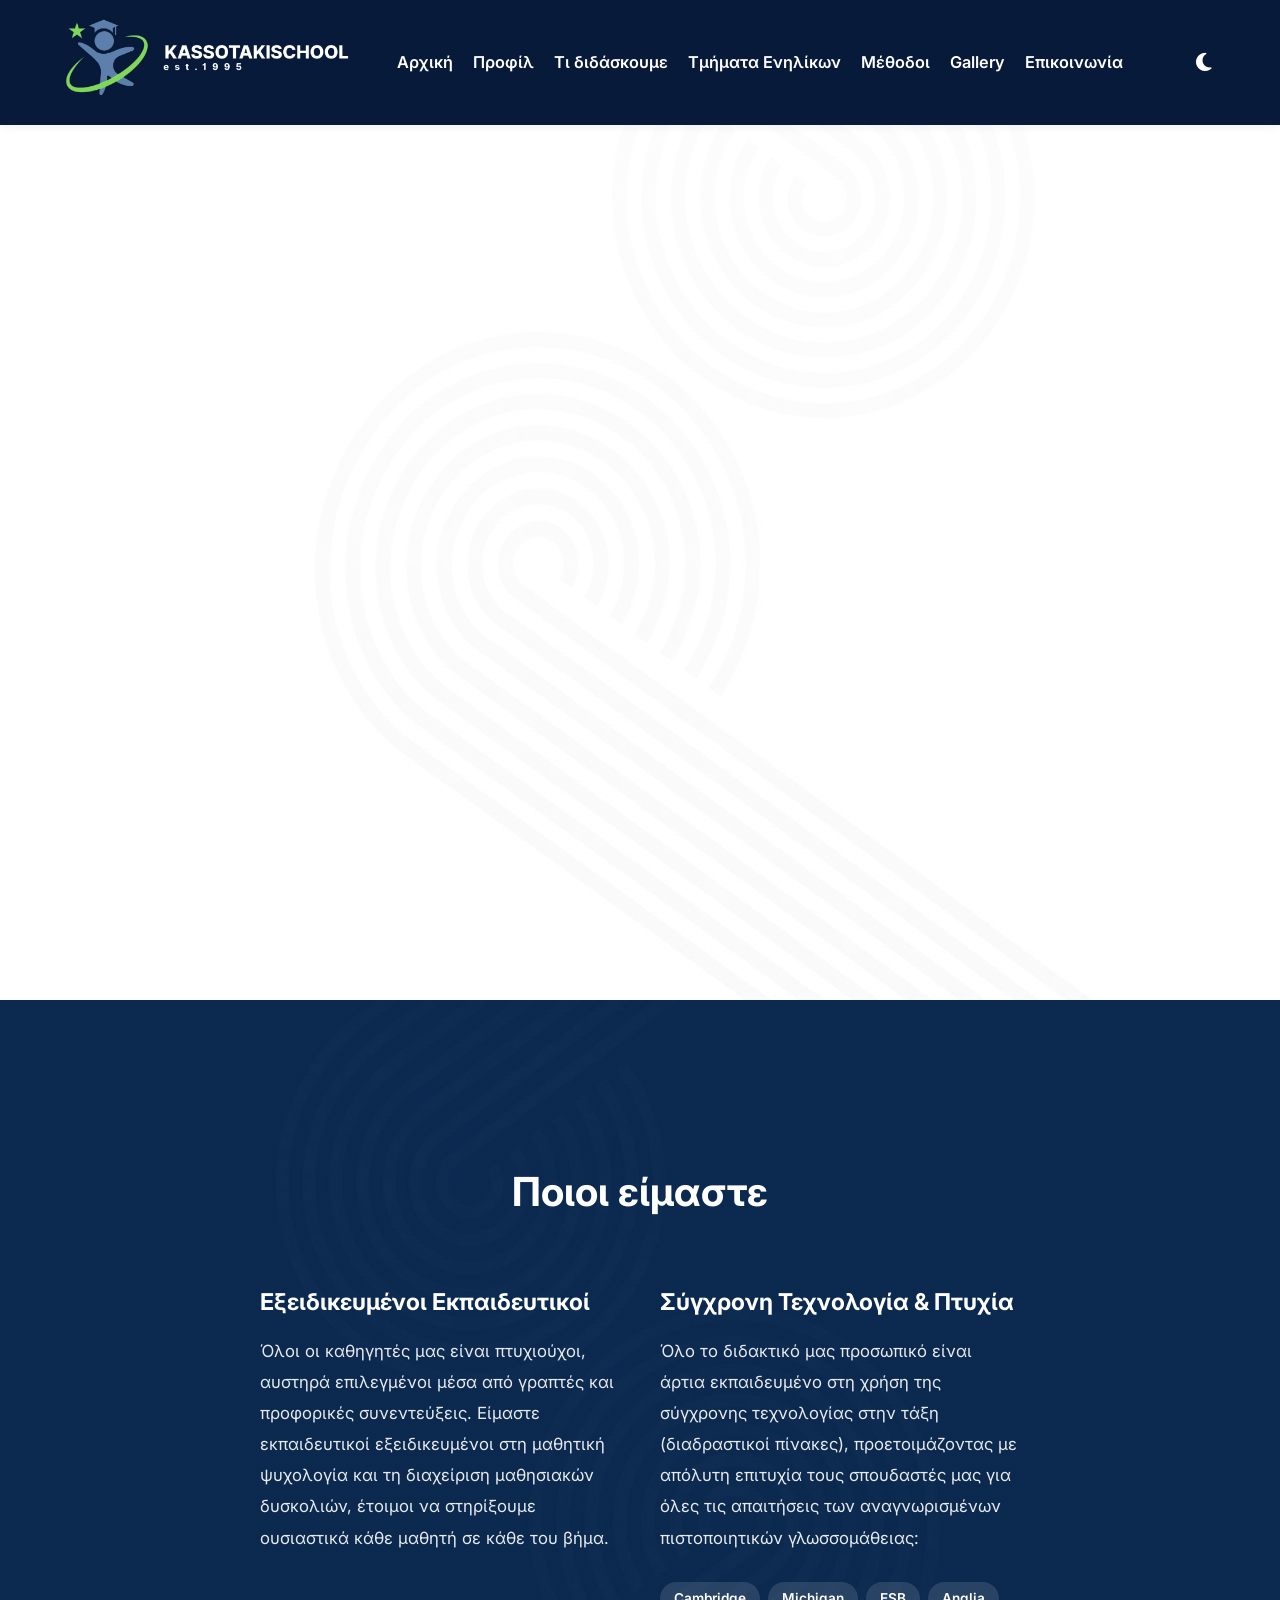
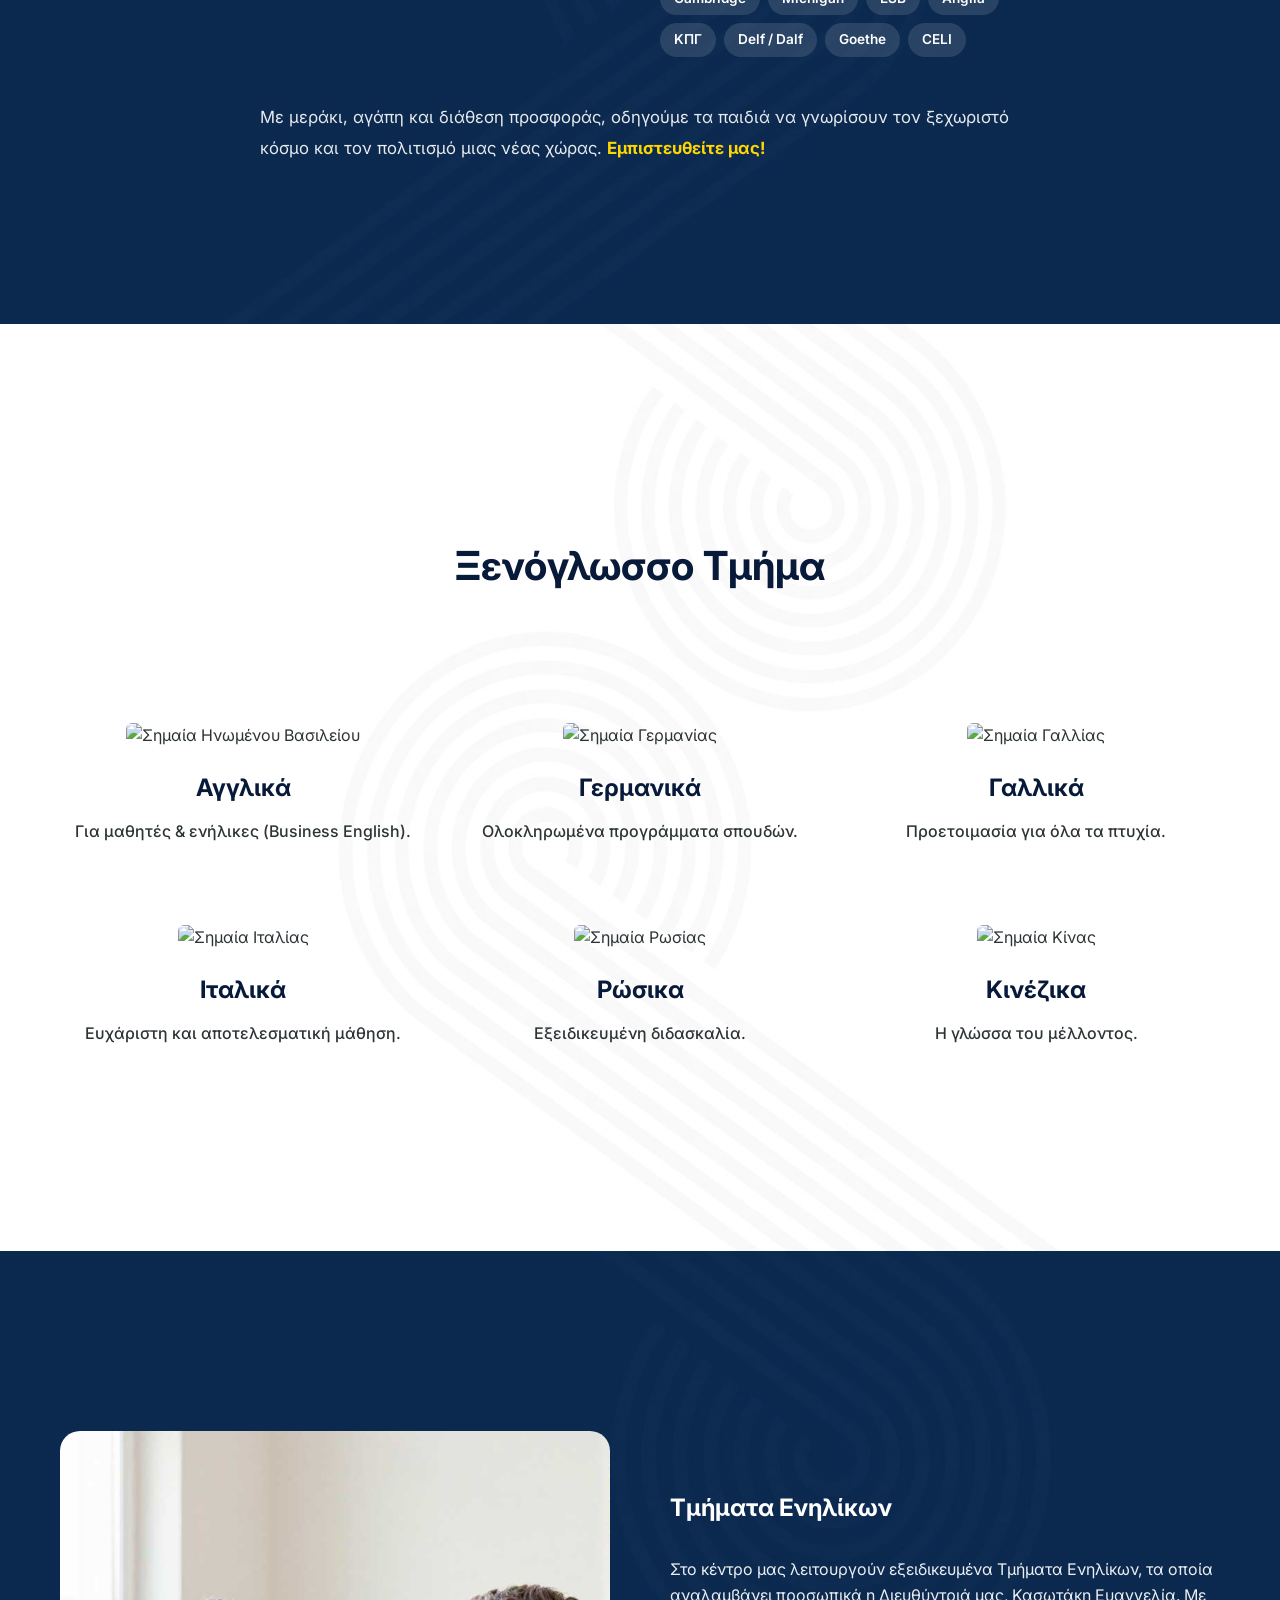
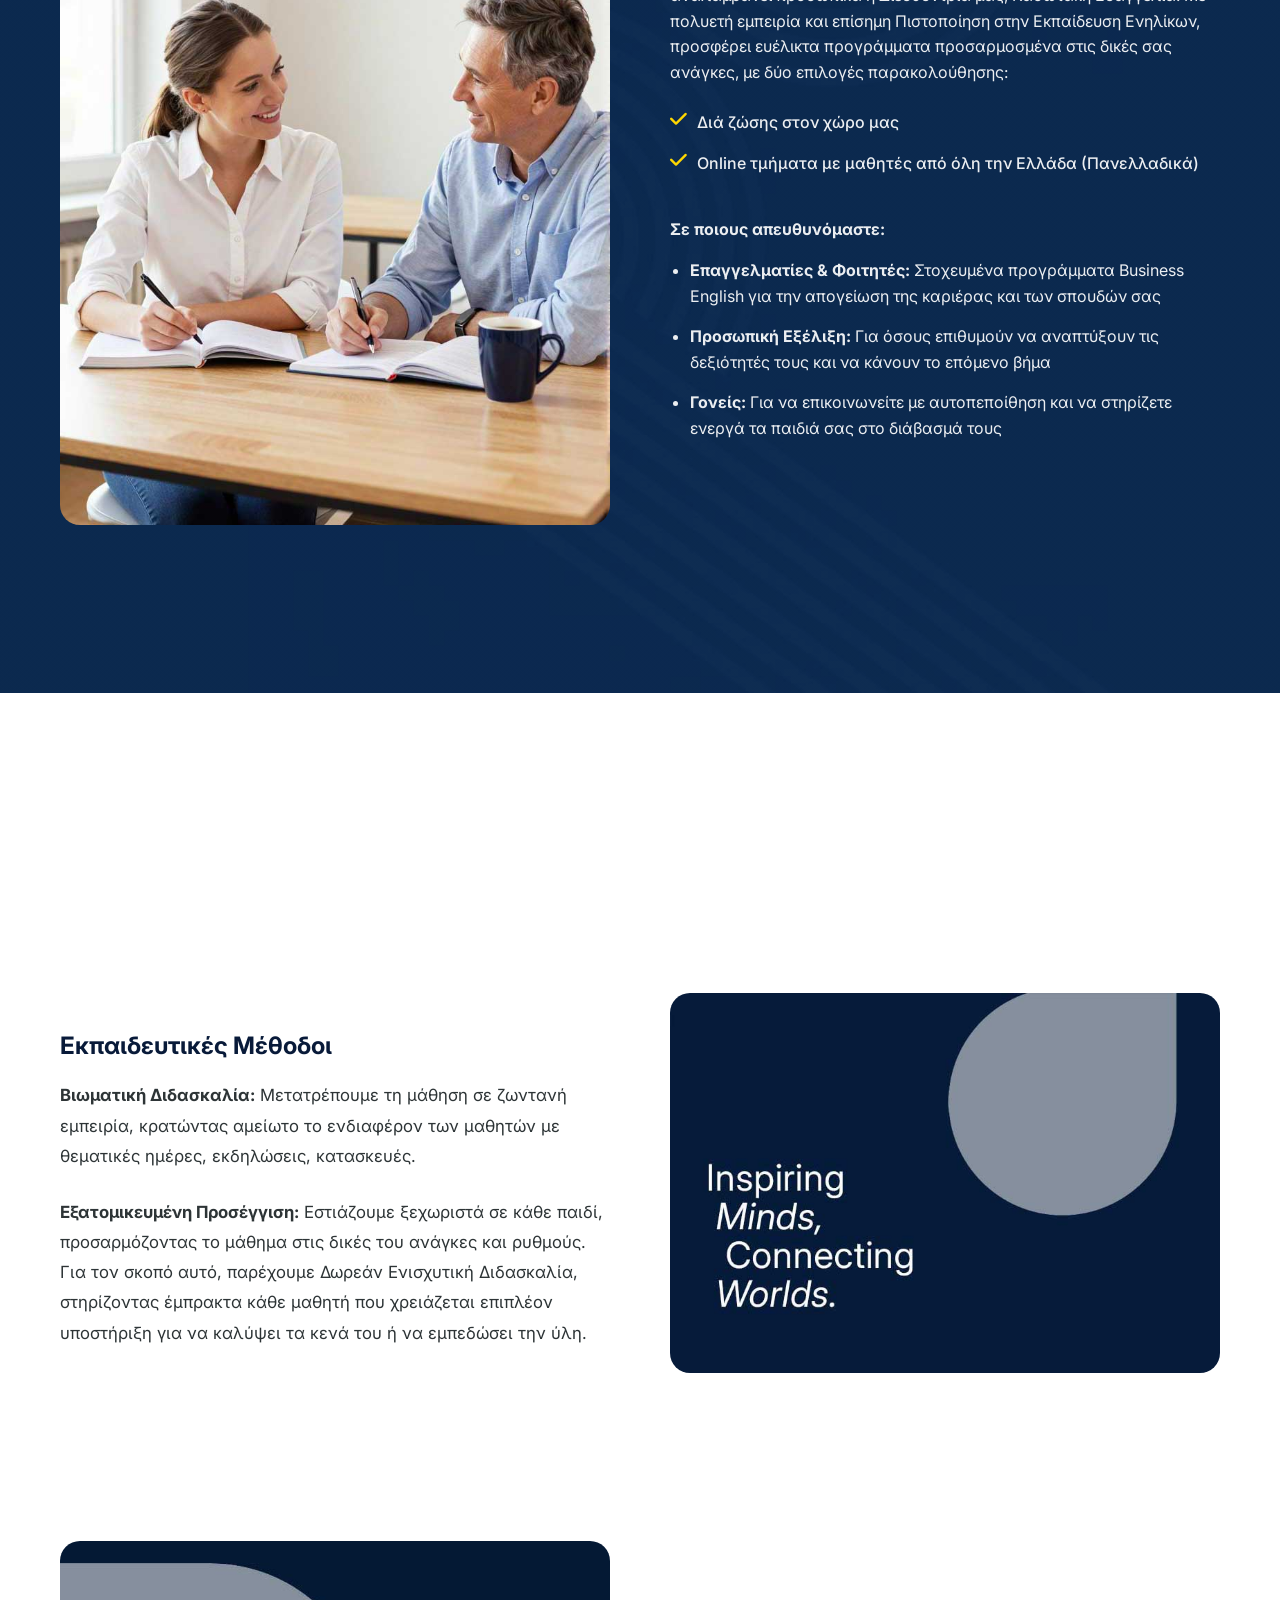
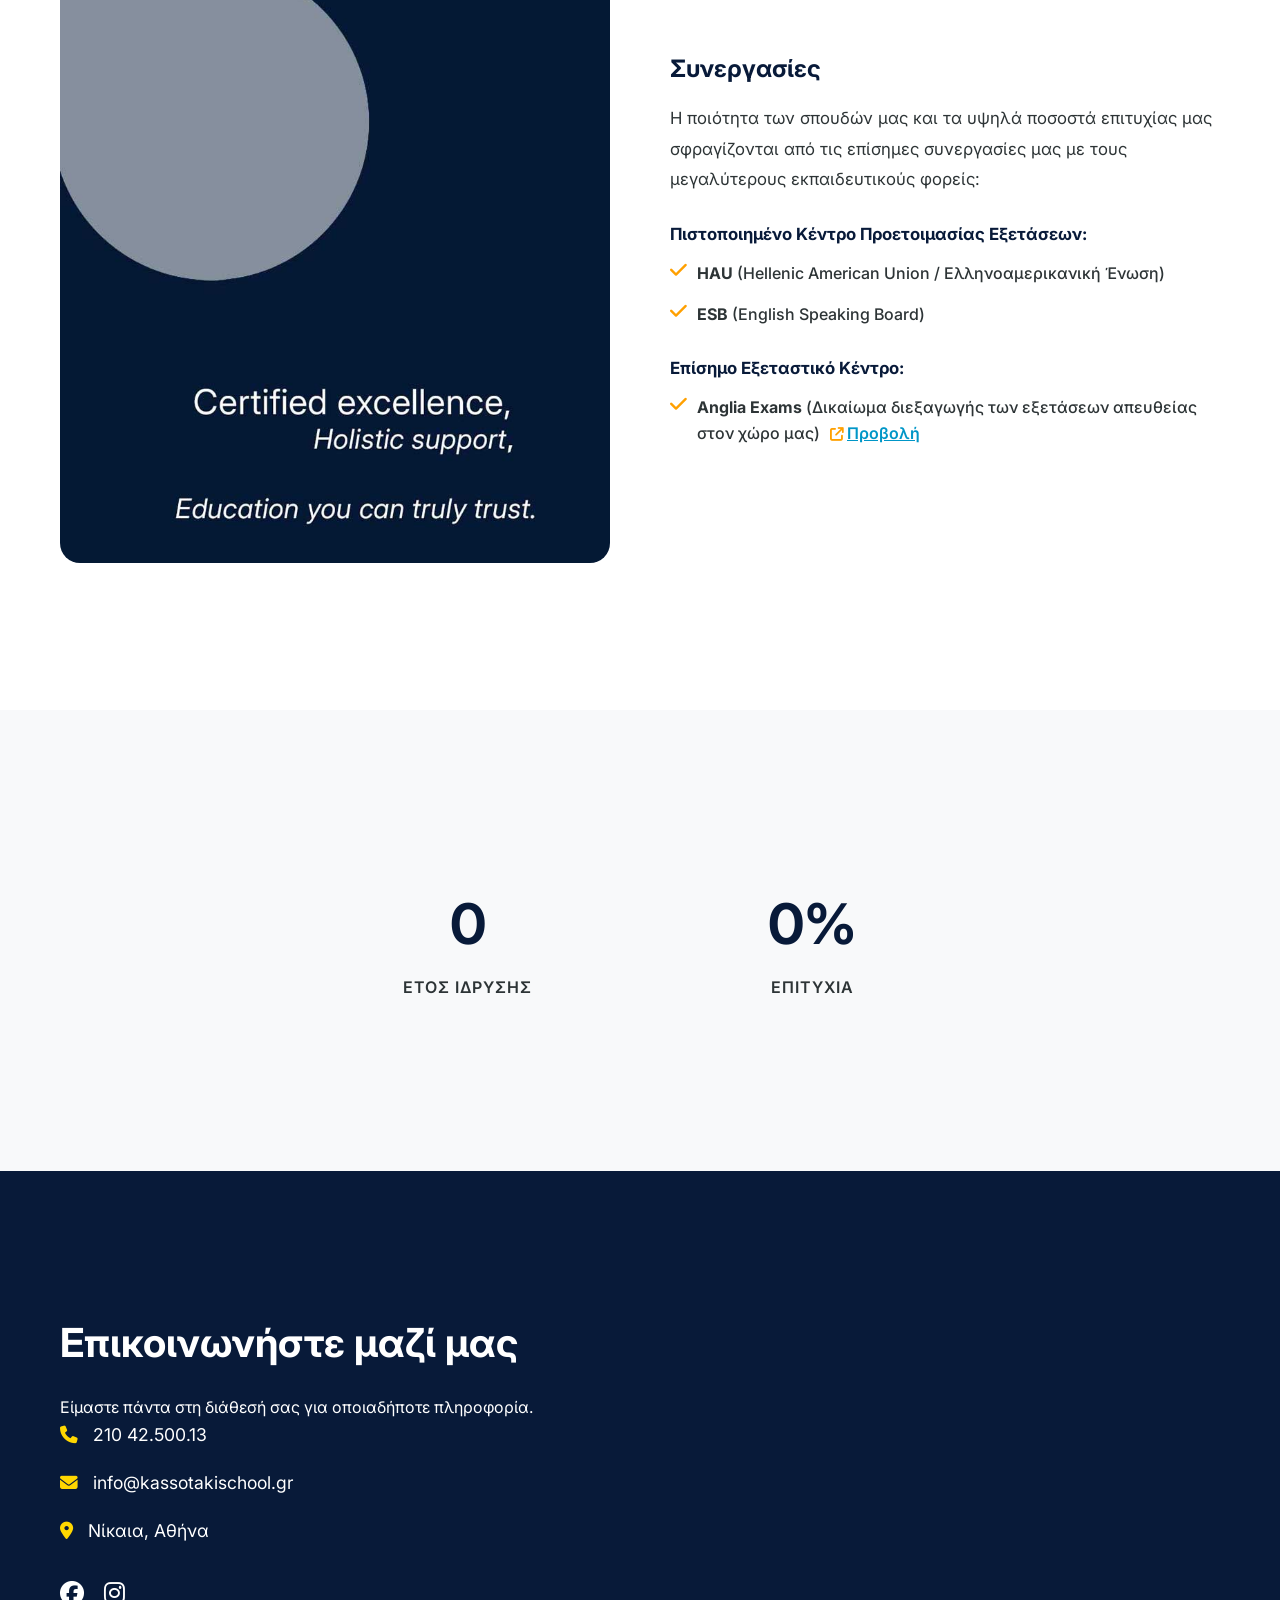
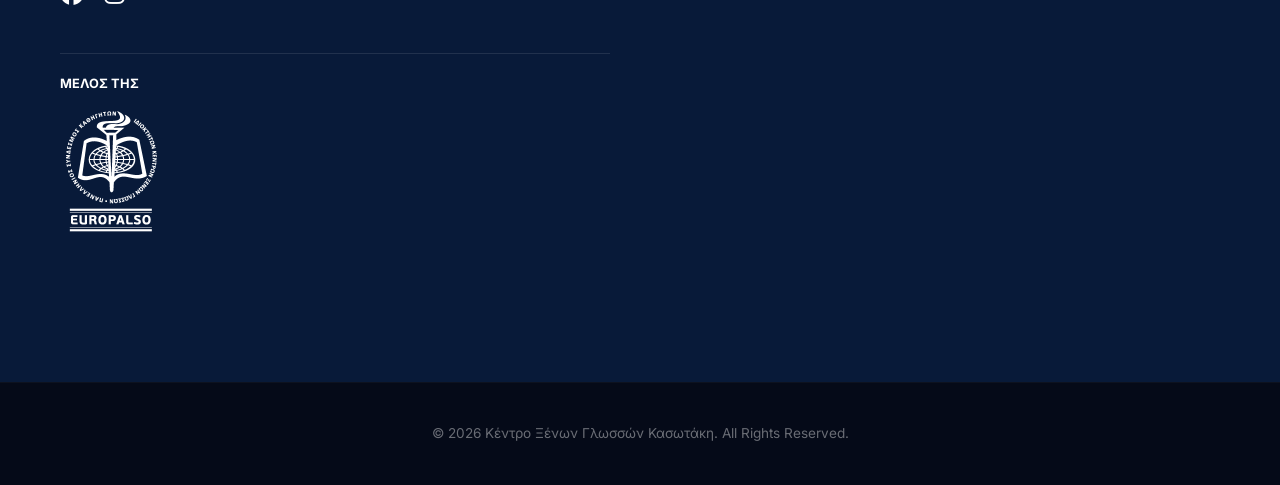
==== commit da7d448a: "Add files via upload" ====
--- a/index.html
+++ b/index.html
@@ -54,13 +54,14 @@
     <header id="main-header">
         <div class="container header-container">
             <div class="logo">
-                <img src="images/logo.png" alt="Λογότυπο Κέντρου Ξένων Γλωσσών Κασωτάκη" decoding="async">
+                <a href="#hero"><img src="images/logo.png" alt="Λογότυπο Κέντρου Ξένων Γλωσσών Κασωτάκη" decoding="async"></a>
             </div>
             <nav class="desktop-nav" aria-label="Κύρια πλοήγηση">
                 <ul>
                     <li><a href="#hero">Αρχική</a></li>
                     <li><a href="#about">Προφίλ</a></li>
                     <li><a href="#languages">Τι διδάσκουμε</a></li>
+                    <li><a href="#adults">Τμήματα Ενηλίκων</a></li>
                     <li><a href="#methodology">Μέθοδοι</a></li>
                     <li><a href="gallery.html">Gallery</a></li>
                     <li><a href="#contact">Επικοινωνία</a></li>
@@ -88,6 +89,7 @@
                     <li><a href="index.html#hero">Αρχική</a></li>
                     <li><a href="index.html#about">Προφίλ</a></li>
                     <li><a href="index.html#languages">Τι διδάσκουμε</a></li>
+                    <li><a href="index.html#adults">Τμήματα Ενηλίκων</a></li>
                     <li><a href="index.html#methodology">Μέθοδοι</a></li>
                     <li><a href="gallery.html">Gallery</a></li>
                     <li><a href="index.html#contact">Επικοινωνία</a></li>
@@ -277,10 +279,6 @@
                         <span class="stat-number" data-target="100">100%</span>
                         <span class="stat-label">Επιτυχία</span>
                     </div>
-                    <div class="stat-item" data-reveal="up" data-delay="0.2s">
-                        <span class="stat-number" data-target="24">24</span>
-                        <span class="stat-label">Υποστήριξη</span>
-                    </div>
                 </div>
             </div>
         </section>
--- a/style.css
+++ b/style.css
@@ -111,7 +111,7 @@
 
 html {
     scroll-behavior: smooth;
-    scroll-padding-top: 100px;
+    scroll-padding-top: 90px;
 }
 
 body {
@@ -181,7 +181,7 @@
 #main-header {
     background: var(--header-bg);
     backdrop-filter: blur(10px);
-    height: 140px;
+    height: 125px;
     display: flex;
     align-items: center;
     position: fixed;
@@ -194,7 +194,7 @@
 }
 
 #main-header.scrolled {
-    height: 100px;
+    height: 90px;
     background: var(--header-bg-scrolled);
     box-shadow: var(--header-shadow-scrolled);
 }
@@ -207,26 +207,27 @@
 }
 
 .logo img {
-    height: 110px;
+    height: 85px;
     transition: all 0.4s cubic-bezier(0.4, 0, 0.2, 1);
     filter: var(--header-logo-filter);
 }
 
 #main-header.scrolled .logo img {
-    height: 70px;
+    height: 65px;
 }
 
 .desktop-nav ul {
     display: flex;
     list-style: none;
-    gap: 22px;
+    gap: 20px;
 }
 
 .desktop-nav a {
     text-decoration: none;
     color: var(--white);
     font-weight: 600;
-    font-size: 1.1rem;
+    font-size: 1.02rem;
+    white-space: nowrap;
     transition: var(--transition);
 }
 
@@ -239,7 +240,7 @@
     display: flex;
     align-items: center;
     gap: 10px;
-    margin-left: 35px;
+    margin-left: 25px;
 }
 
 .theme-toggle {
@@ -492,12 +493,6 @@
     flex-direction: column;
 }
 
-.about-icon {
-    color: var(--secondary-color);
-    font-size: 2.4rem;
-    margin-bottom: 20px;
-}
-
 .about-col h3 {
     color: var(--white);
     font-size: 1.45rem;
@@ -730,7 +725,7 @@
     gap: 60px;
     align-items: center;
     margin-top: 160px;
-    scroll-margin-top: 100px;
+    scroll-margin-top: 90px;
 }
 
 .teachers-image img,
@@ -768,8 +763,10 @@
 
 .stats-grid {
     display: grid;
-    grid-template-columns: repeat(3, 1fr);
-    gap: 30px;
+    grid-template-columns: repeat(2, 1fr);
+    max-width: 650px;
+    margin: 0 auto;
+    gap: 40px;
     text-align: center;
 }
 
@@ -794,6 +791,10 @@
 /* Gallery */
 #gallery {
     background-color: var(--surface-bg);
+}
+
+.gallery-page #gallery {
+    padding-top: 160px;
 }
 
 .gallery-grid {
@@ -1087,13 +1088,6 @@
     border: 1px solid var(--card-border);
 }
 
-[data-theme="dark"] .stat-item {
-    background: rgba(22, 27, 34, 0.6);
-    border: 1px solid var(--card-border);
-    border-radius: 16px;
-    backdrop-filter: blur(5px);
-}
-
 [data-theme="dark"] .stat-label {
     color: var(--text-light);
 }
@@ -1133,6 +1127,20 @@
 }
 
 /* Responsive */
+@media (max-width: 1200px) and (min-width: 993px) {
+    .desktop-nav ul {
+        gap: 14px;
+    }
+
+    .desktop-nav a {
+        font-size: 0.94rem;
+    }
+
+    .header-controls {
+        margin-left: 15px;
+    }
+}
+
 @media (max-width: 992px) {
 
     .hero-content {
@@ -1181,10 +1189,6 @@
         display: block;
     }
 
-    .stats-grid {
-        grid-template-columns: repeat(2, 1fr);
-    }
-
     .about-grid {
         grid-template-columns: 1fr;
         gap: 25px;
@@ -1192,6 +1196,14 @@
 }
 
 @media (max-width: 768px) {
+    html {
+        scroll-padding-top: 70px;
+    }
+
+    .gallery-page #gallery {
+        padding-top: 110px;
+    }
+
     #hero {
         padding-top: 100px;
         padding-bottom: 40px;
@@ -1275,6 +1287,7 @@
     .teachers-container,
     .advantages-container {
         margin-top: 100px;
+        scroll-margin-top: 70px;
     }
 
     .teachers-block h3,
